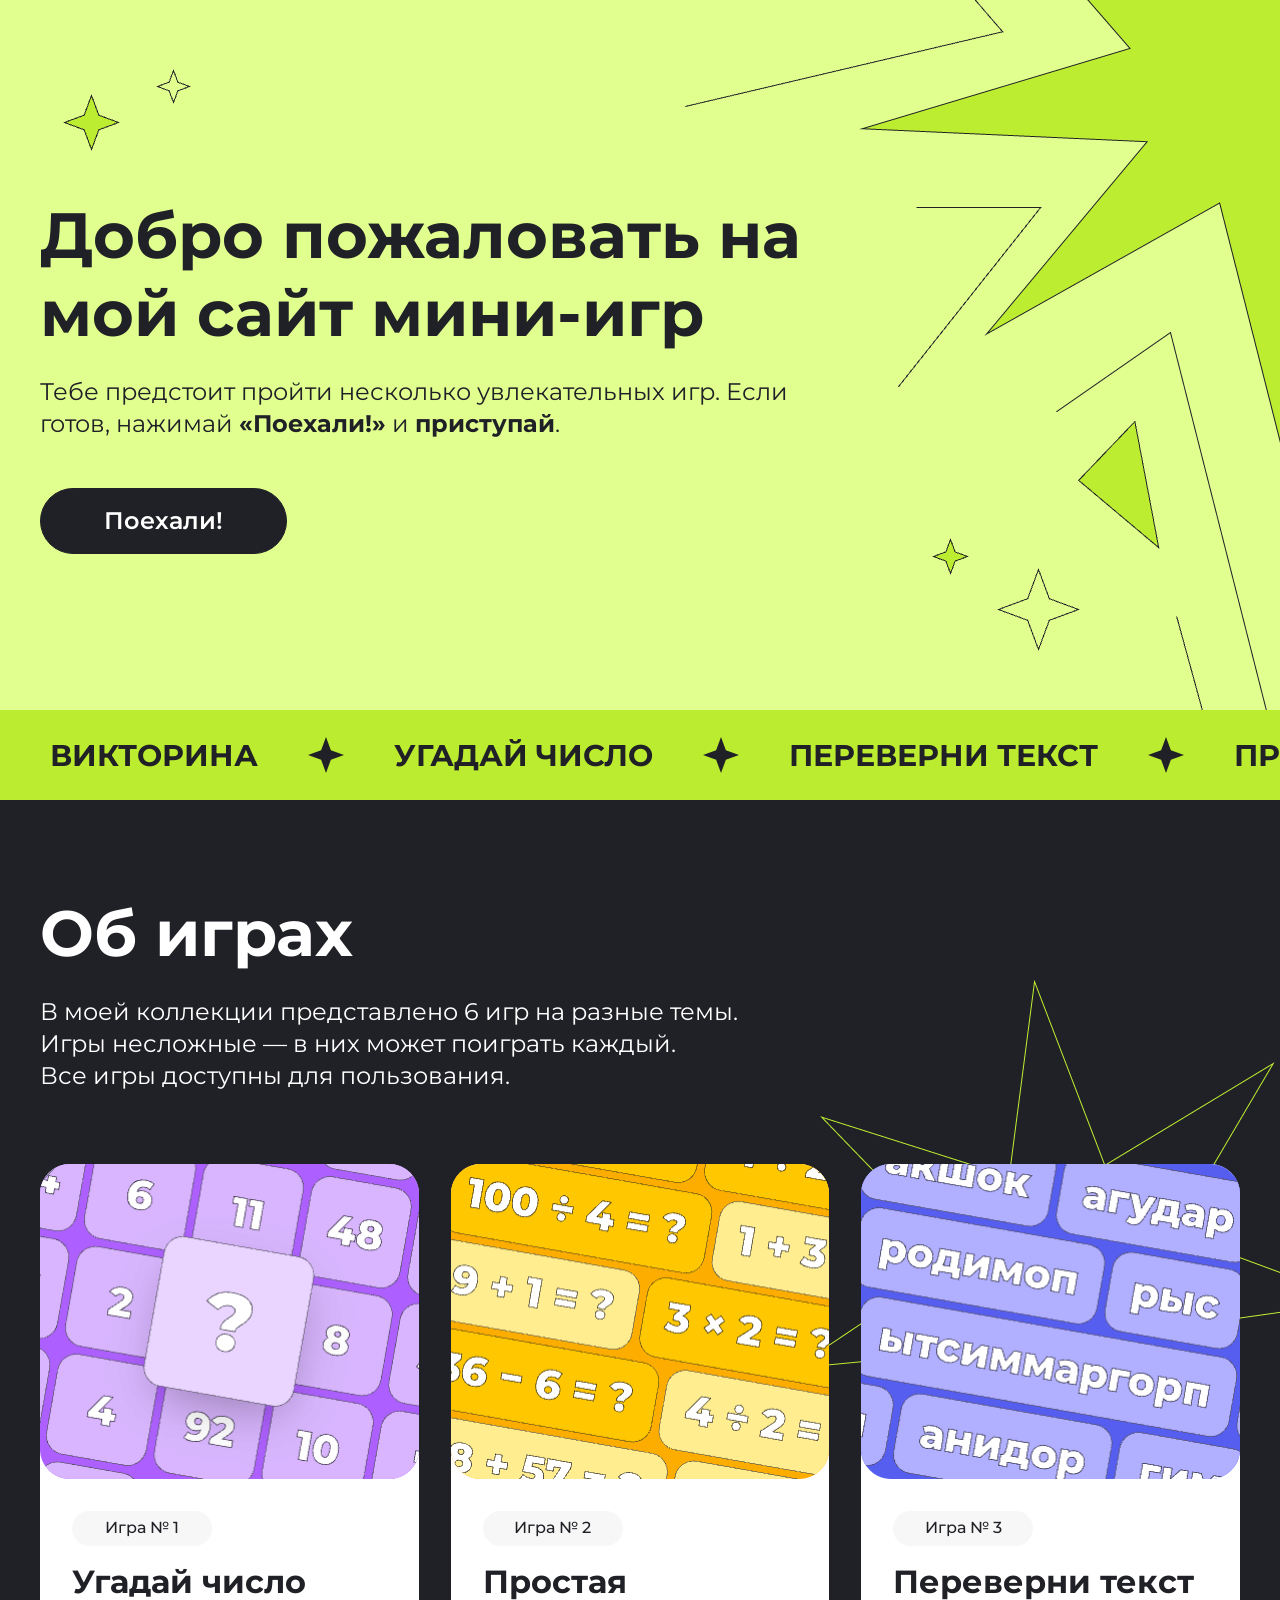
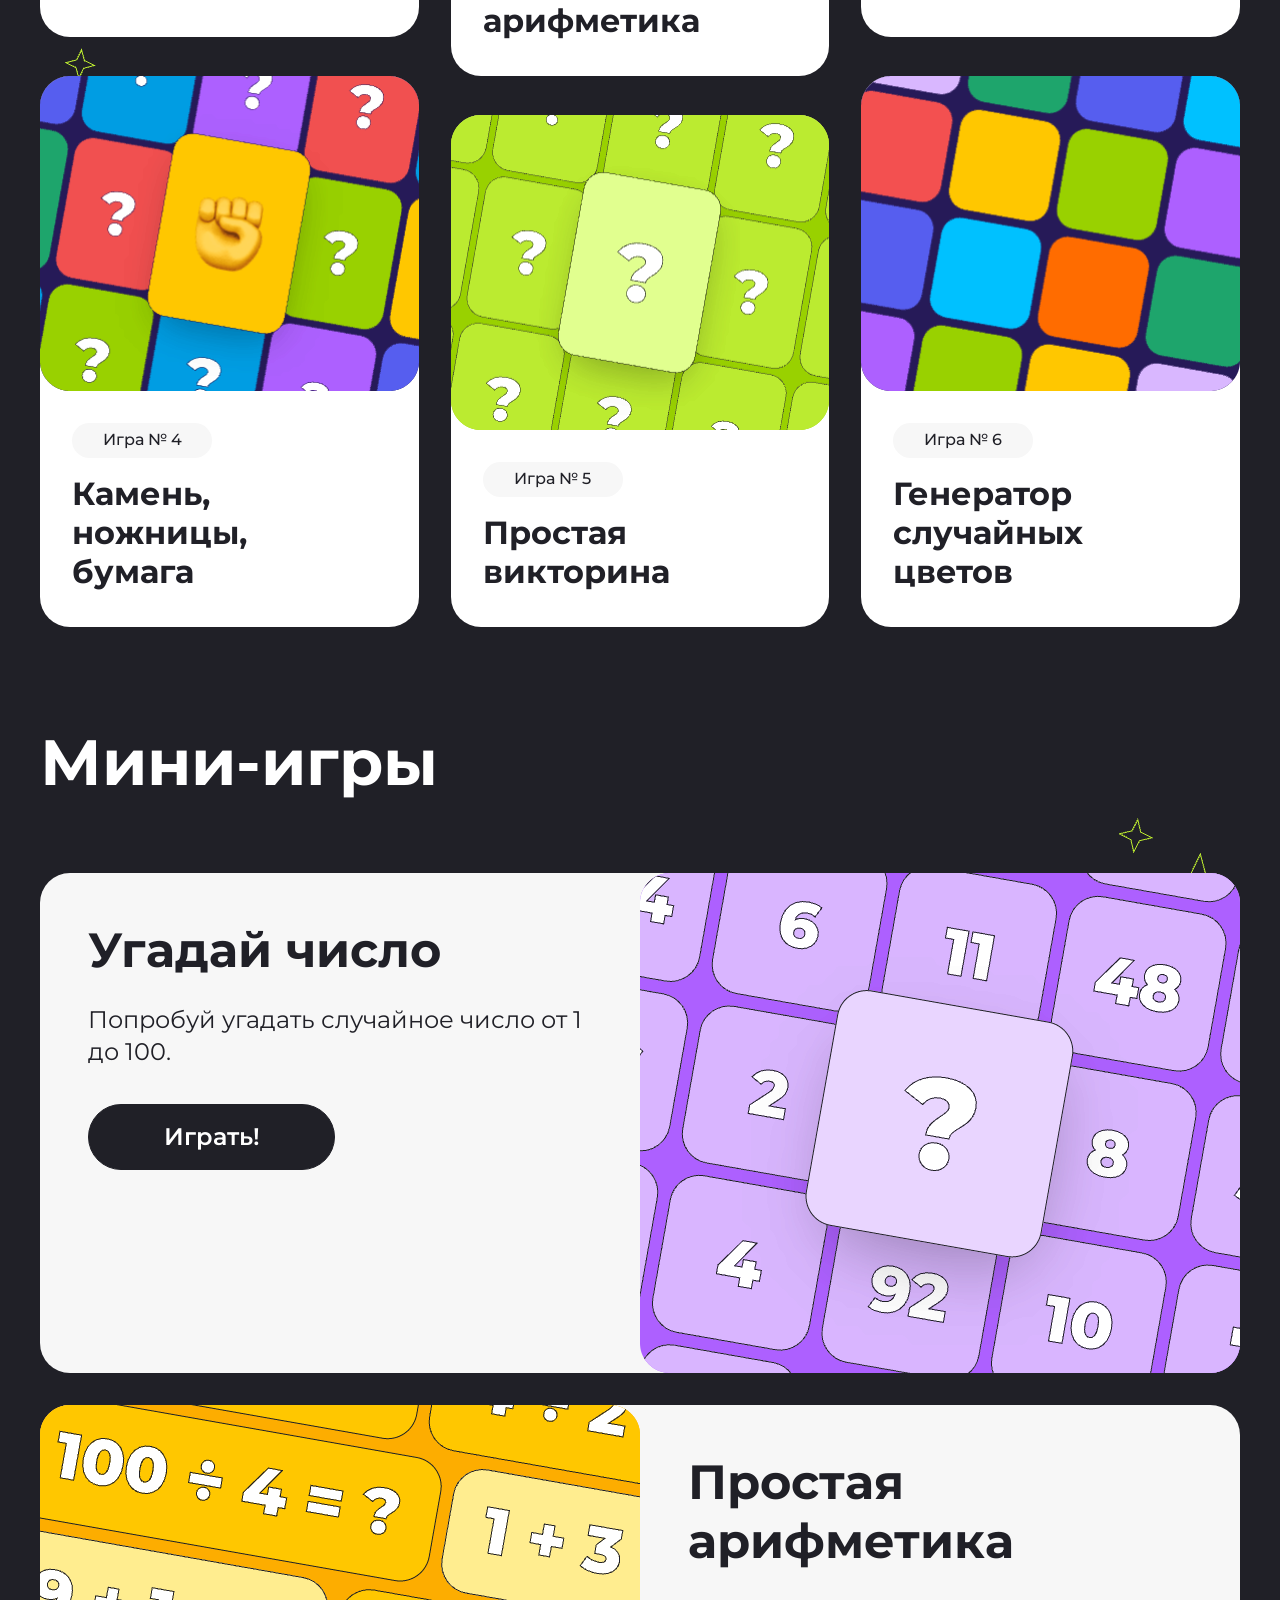
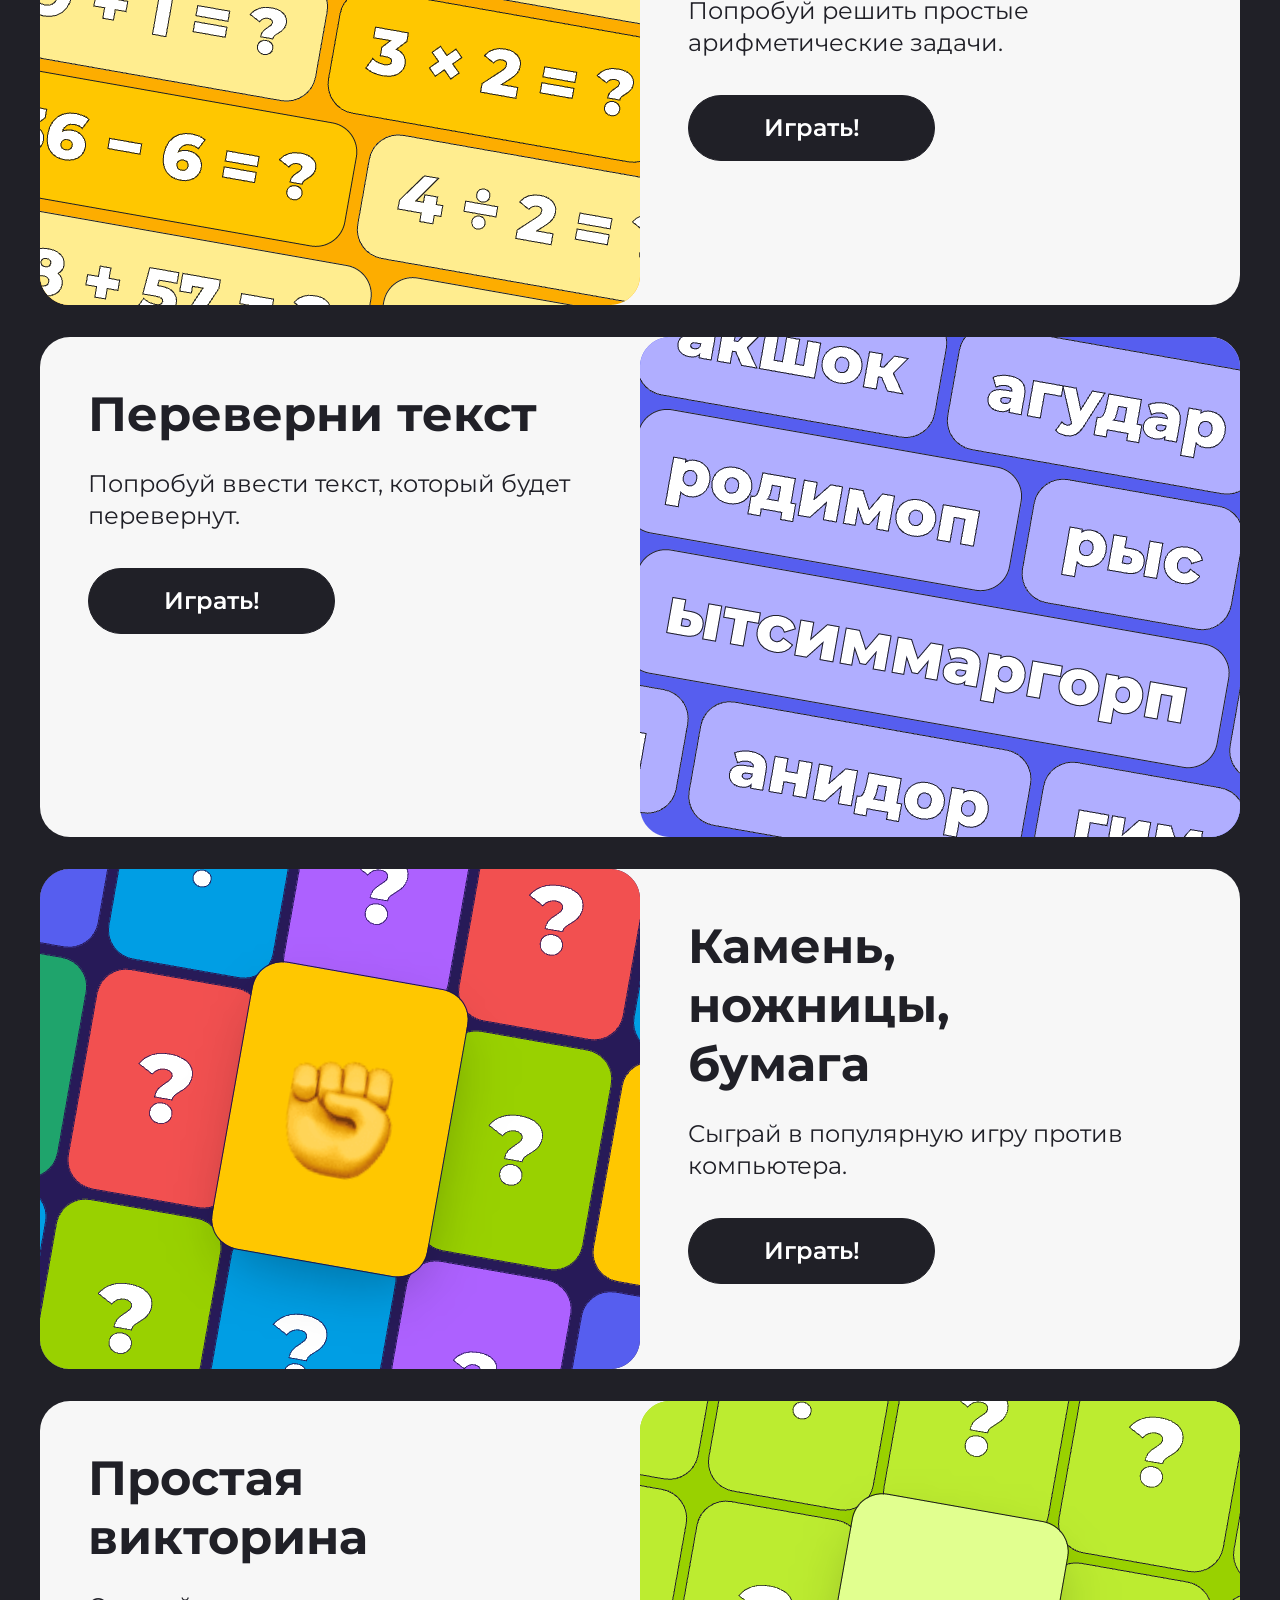
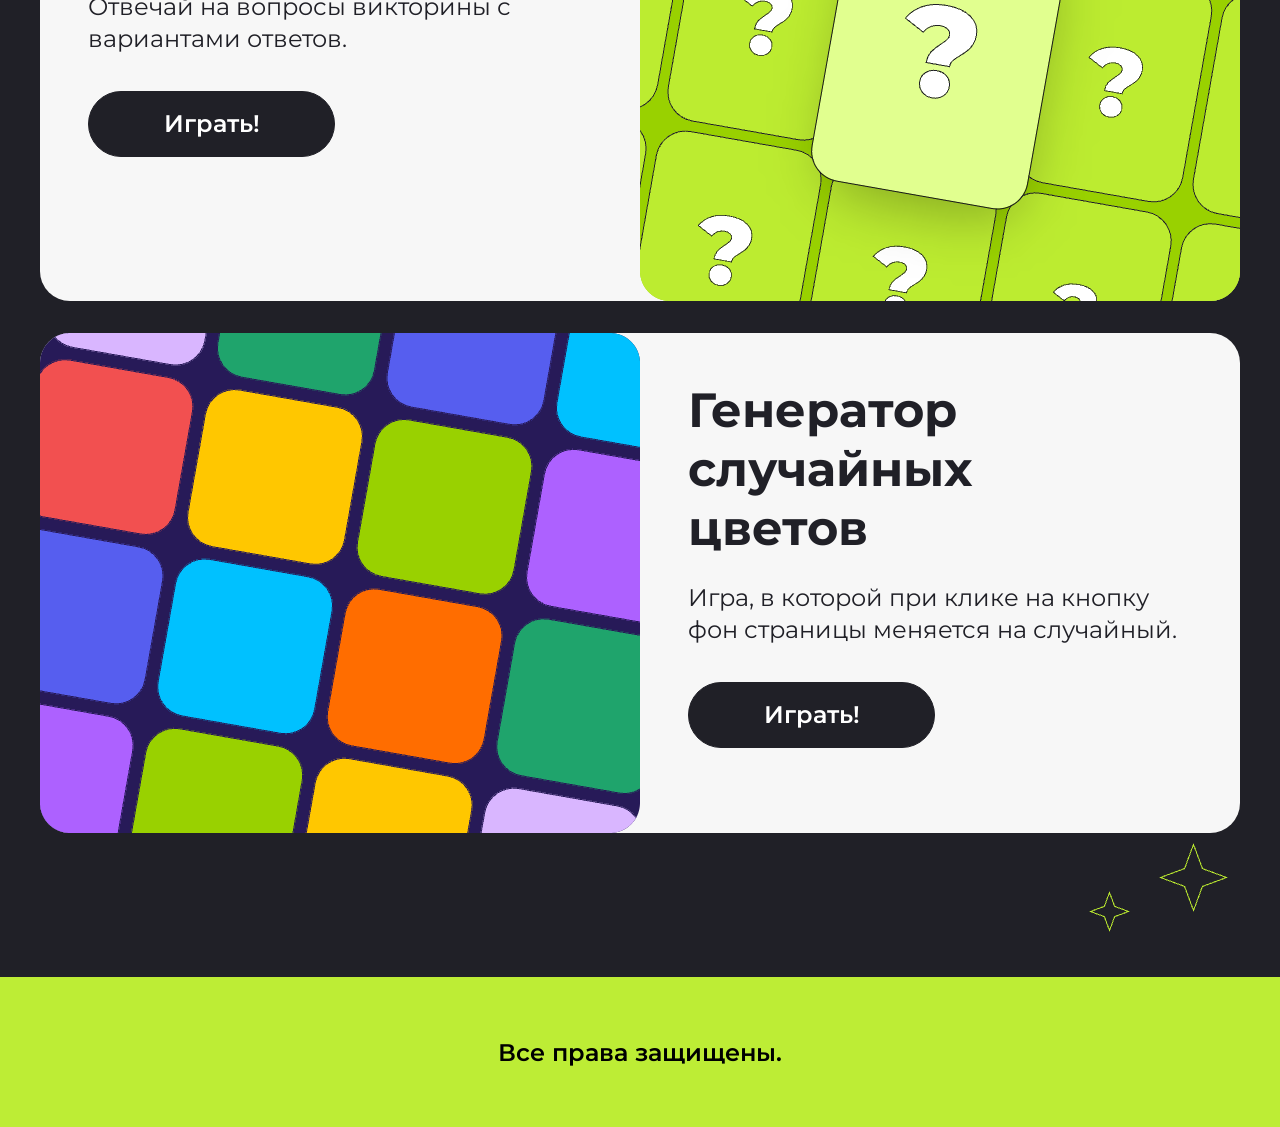
==== index.html @ 201797c6 "fix tablet adaptive" ====
<!DOCTYPE html>
<html lang="en">
<head>
    <meta charset="UTF-8">
    <meta name="viewport" content="width=device-width, initial-scale=1.0">
    <title>mini-games</title>
    <link rel="preconnect" href="https://fonts.googleapis.com">
    <link rel="preconnect" href="https://fonts.gstatic.com" crossorigin>
    <link href="https://fonts.googleapis.com/css2?family=Montserrat:ital,wght@0,100..900;1,100..900&display=swap" rel="stylesheet">
    <link rel="stylesheet" href="index_style.css">
</head>
<body>
    <header class="header center">
        <div class="header__content">
            <h1 class="header__title">Добро пожаловать на мой сайт мини-игр</h1>
            <p class="header__desc">Тебе предстоит пройти несколько увлекательных игр. Если готов, нажимай <strong>«Поехали!»</strong> и <strong>приступай</strong>.</p>
            <p><a href="#games_catalog_yakor" class="header__btn">Поехали!</a></p>
            <p><a href="#mini-games_yakor" class="header__btn header__btn_mobile">Поехали!</a></p>
        </div>
    </header>
    <div class="stripe">
        <p class="stripe__p">ВИКТОРИНА</p>
        <svg width="36.000000" height="36.000000" viewBox="0 0 36 36" fill="none" xmlns="http://www.w3.org/2000/svg" xmlns:xlink="http://www.w3.org/1999/xlink">
            <defs/>
            <path id="Star" d="M18 0L13.13 13.13L0 18L13.13 22.86L18 36L22.86 22.86L36 18L22.86 13.13L18 0Z" fill="#202027" fill-opacity="1.000000" fill-rule="evenodd"/>
        </svg>
        <p class="stripe__p">УГАДАЙ ЧИСЛО</p>
        <svg width="36.000000" height="36.000000" viewBox="0 0 36 36" fill="none" xmlns="http://www.w3.org/2000/svg" xmlns:xlink="http://www.w3.org/1999/xlink">
            <defs/>
            <path id="Star" d="M18 0L13.13 13.13L0 18L13.13 22.86L18 36L22.86 22.86L36 18L22.86 13.13L18 0Z" fill="#202027" fill-opacity="1.000000" fill-rule="evenodd"/>
        </svg>    
        <p class="stripe__p">ПЕРЕВЕРНИ ТЕКСТ</p>
        <svg width="36.000000" height="36.000000" viewBox="0 0 36 36" fill="none" xmlns="http://www.w3.org/2000/svg" xmlns:xlink="http://www.w3.org/1999/xlink">
            <defs/>
            <path id="Star" d="M18 0L13.13 13.13L0 18L13.13 22.86L18 36L22.86 22.86L36 18L22.86 13.13L18 0Z" fill="#202027" fill-opacity="1.000000" fill-rule="evenodd"/>
        </svg>    
        <p class="stripe__p">ПРОСТАЯ АРИФМЕТИКА</p>
        <svg width="36.000000" height="36.000000" viewBox="0 0 36 36" fill="none" xmlns="http://www.w3.org/2000/svg" xmlns:xlink="http://www.w3.org/1999/xlink">
            <defs/>
            <path id="Star" d="M18 0L13.13 13.13L0 18L13.13 22.86L18 36L22.86 22.86L36 18L22.86 13.13L18 0Z" fill="#202027" fill-opacity="1.000000" fill-rule="evenodd"/>
        </svg>    
        <p class="stripe__p">КАМЕНЬ, НОЖНИЦЫ, БУМАГА</p>
        <svg width="36.000000" height="36.000000" viewBox="0 0 36 36" fill="none" xmlns="http://www.w3.org/2000/svg" xmlns:xlink="http://www.w3.org/1999/xlink">
            <defs/>
            <path id="Star" d="M18 0L13.13 13.13L0 18L13.13 22.86L18 36L22.86 22.86L36 18L22.86 13.13L18 0Z" fill="#202027" fill-opacity="1.000000" fill-rule="evenodd"/>
        </svg>    
        <p class="stripe__p">ГЕНЕРАТОР СЛУЧАЙНЫХ ЧИСЕЛ</p>
        <svg width="36.000000" height="36.000000" viewBox="0 0 36 36" fill="none" xmlns="http://www.w3.org/2000/svg" xmlns:xlink="http://www.w3.org/1999/xlink">
            <defs/>
            <path id="Star" d="M18 0L13.13 13.13L0 18L13.13 22.86L18 36L22.86 22.86L36 18L22.86 13.13L18 0Z" fill="#202027" fill-opacity="1.000000" fill-rule="evenodd"/>
        </svg>                
    </div>
    <div class="catalog center">
        <h1 class="catalog__title">Об играх <a name="games_catalog_yakor"></a></h1>
        <div class="catalog__desc">
            <p>В моей коллекции представлено 6 игр на разные темы.</p>
            <p>Игры несложные — в них может поиграть каждый.</p>
            <p>Все игры доступны для пользования.</p>
        </div>
        <section class="catalog__games">
            <article class="catalog__game catalog__game_bottom-line" onclick="location.href='#'">           
                <img class="catalog__game-img" src="img/guess_number.png" alt="guess_number">
                <div class="catalog__game-desc">
                    <p class="catalog__game-number">Игра № 1</p>
                    <p class="catalog__game-title">Угадай число</p>
                </div>
            </article>
            <article class="catalog__game"  onclick="location.href='#'">
                <img class="catalog__game-img" src="img/arifmetics.png" alt="arifmetics">
                <div class="catalog__game-desc">
                    <p class="catalog__game-number">Игра № 2</p>
                    <p class="catalog__game-title">Простая арифметика</p>
                </div>
            </article>
            <article class="catalog__game catalog__game_bottom-line"  onclick="location.href='#'">
                <img class="catalog__game-img" src="img/turn_text.png" alt="turn_text">
                <div class="catalog__game-desc">
                    <p class="catalog__game-number">Игра № 3</p>
                    <p class="catalog__game-title">Переверни текст</p>
                </div>
            </article>
            <article class="catalog__game"  onclick="location.href='#'">
                <img class="catalog__game-img" src="img/rock_paper_scissor.png" alt="rock_paper_scissor">
                <div class="catalog__game-desc">
                    <p class="catalog__game-number">Игра № 4</p>
                    <p class="catalog__game-title">Камень, ножницы,</p>
                    <p class="catalog__game-title">бумага</p>
                </div>
            </article>
            <article class="catalog__game catalog__game_top-line"  onclick="location.href='#'">
                <img class="catalog__game-img" src="img/quiz.png" alt="quiz">
                <div class="catalog__game-desc">
                    <p class="catalog__game-number">Игра № 5</p>
                    <p class="catalog__game-title">Простая викторина</p>
                </div>
            </article>
            <article class="catalog__game"  onclick="location.href='#'">
                <img class="catalog__game-img" src="img/random_color.png" alt="random_num">
                <div class="catalog__game-desc">
                    <p class="catalog__game-number">Игра № 6</p>
                    <p class="catalog__game-title">Генератор случайных цветов</p>
                </div>
            </article>
        </section>
    </div>
    <div class="games center">
        <h1 class="games__title">Мини-игры <a name="mini-games_yakor"></a></h1>
        <section class="games__box">
            <article class="games__game">
                <div class="games__game-content">
                    <p class="games__game-title">Угадай число</p>
                    <p class="games__game-desc">Попробуй угадать случайное число от 1 до 100.</p>
                    <p><a class="games__game-btn" onclick="guess_number()">Играть!</a></p>
                </div>
                <img class="games__game-img" src="img/guess_number2.png" alt="guess_number">
            </article>
            <article class="games__game games__game_flip">
                <div class="games__game-content">
                    <p class="games__game-title">Простая арифметика</p>
                    <p class="games__game-desc">Попробуй решить простые арифметические задачи.</p>
                    <p><a href="" class="games__game-btn">Играть!</a></p>
                </div>
                <img class="games__game-img" src="img/arifmetics2.png" alt="guess_number">
            </article>
            <article class="games__game">
                <div class="games__game-content">
                    <p class="games__game-title">Переверни текст</p>
                    <p class="games__game-desc">Попробуй ввести текст, который будет перевернут.</p>
                    <p><a href="" class="games__game-btn">Играть!</a></p>
                </div>
                <img class="games__game-img" src="img/turn_text2.png" alt="guess_number">
            </article>
            <article class="games__game games__game_flip">
                <div class="games__game-content">
                    <p class="games__game-title">Камень,</br> ножницы,</br> бумага</p>
                    <p class="games__game-desc">Сыграй в популярную игру против компьютера.</p>
                    <p><a href="" class="games__game-btn">Играть!</a></p>
                </div>
                <img class="games__game-img" src="img/rock_paper_scissor2.png" alt="guess_number">
            </article>
            <article class="games__game">
                <div class="games__game-content">
                    <p class="games__game-title">Простая викторина</p>
                    <p class="games__game-desc">Отвечай на вопросы викторины с вариантами ответов.</p>
                    <p><a href="" class="games__game-btn">Играть!</a></p>
                </div>
                <img class="games__game-img" src="img/quiz2.png" alt="guess_number">
            </article>
            <article class="games__game games__game_flip">
                <div class="games__game-content">
                    <p class="games__game-title">Генератор случайных </br>цветов</p>
                    <p class="games__game-desc">Игра, в которой при клике на кнопку фон страницы меняется на случайный.</p>
                    <p><a href="" class="games__game-btn">Играть!</a></p>
                </div>
                <img class="games__game-img" src="img/random_color2.png" alt="guess_number">
            </article>
        </section>
    </div>
    <footer class="footer">Все права защищены.</footer>
    <script>
        function guess_number() {
            let answer = Math.floor(Math.random() * (100 - 1 + 1)) + 1
            let user_num = prompt("Напишите любое число")
            while (true) {
                if (user_num < answer) {
                    user_num = prompt("Ваше число меньше ответа")
                } else if (user_num > answer) {
                    user_num = prompt("Ваше число больше ответа")
                } else if (user_num == answer) {
                    alert("Поздравляю вы выйграли!")
                    break
                }
            }
        }
    </script>
</body>
</html>
---- index_style.css ----
* {
  scroll-behavior: smooth;
  margin: 0;
  padding: 0;
}

body {
  font-family: "Montserrat", sans-serif;
}

.header {
  padding-top: 196px;
  background-color: #E1FF8F;
  background-image: url(img/header_star_xl.png), url(img/header_stars_1.png), url(img/header_stars_2.png);
  background-repeat: no-repeat, no-repeat, no-repeat;
  background-position: top -380px right -480px, top 69px left 63px, bottom 59px right 200px;
  display: grid;
  grid-template-columns: repeat(12, 1fr);
  gap: 32px;
}
.header__content {
  grid-column: span 8;
  padding-bottom: 156px;
}
.header__title {
  color: rgb(32, 32, 39);
  font-family: Montserrat;
  font-size: 64px;
  font-weight: 700;
  line-height: 78px;
  text-align: left;
  padding-bottom: 24px;
}
.header__desc {
  padding-bottom: 48px;
  color: rgb(32, 32, 39);
  font-family: Montserrat;
  font-size: 24px;
  font-weight: 400;
  line-height: 32px;
  text-align: left;
}
.header__btn {
  text-decoration: none;
  width: 247px;
  height: 66px;
  color: rgb(255, 255, 255);
  font-family: Montserrat;
  font-size: 24px;
  font-weight: 600;
  line-height: 141.69%;
  letter-spacing: 0%;
  text-align: center;
  display: flex;
  flex-direction: row;
  justify-content: center;
  align-items: center;
  padding: 16px 28px 16px 28px;
  box-sizing: border-box;
  border: 1px solid rgb(32, 32, 39);
  border-radius: 60px;
  background: rgb(32, 32, 39);
  transition: 0.3s;
}
.header__btn_mobile {
  display: none;
}
.header__btn:hover {
  cursor: pointer;
  background: rgb(255, 255, 255);
  color: rgb(32, 32, 39);
}

.stripe {
  padding-left: 50px;
  padding-right: 50px;
  height: 90px;
  background: rgb(188, 236, 48);
  display: flex;
  flex-direction: row;
  align-items: center;
  gap: 50px;
  overflow-x: hidden;
}
.stripe__p {
  color: rgb(32, 32, 39);
  font-family: Montserrat;
  font-size: 30px;
  font-weight: 700;
  line-height: 110%;
  letter-spacing: 4%;
  text-align: left;
  white-space: nowrap;
}
.stripe svg {
  min-width: 36px;
}

.catalog {
  background: rgb(32, 32, 39);
  background-image: url(img/catalog_star_xl.png), url(img/catalog_stars.png);
  background-repeat: no-repeat, no-repeat;
  background-position: top 180px right -80px, top 60% left 63px;
  padding-top: 94px;
  padding-bottom: 96px;
}
.catalog__title {
  color: rgb(255, 255, 255);
  font-family: Montserrat;
  font-size: 64px;
  font-weight: 700;
  line-height: 78px;
  letter-spacing: 0px;
  text-align: left;
  padding-bottom: 24px;
}
.catalog__desc {
  padding-bottom: 72px;
  color: rgb(255, 255, 255);
  font-family: Montserrat;
  font-size: 24px;
  font-weight: 400;
  line-height: 32px;
  letter-spacing: 0px;
  text-align: left;
}
.catalog__games {
  display: grid;
  grid-template-columns: repeat(12, 1fr);
  justify-items: center;
  align-items: end;
  gap: 0px 32px;
}
.catalog__game {
  width: 100%;
  display: flex;
  grid-column: span 4;
  flex-direction: column;
  border-radius: 30px;
  background: rgb(255, 255, 255);
  transition: transform 0.3s, background 0.3s;
}
.catalog__game-desc {
  padding: 32px;
  padding-bottom: 36px;
}
.catalog__game-number {
  display: flex;
  justify-content: center;
  padding: 8px 16px 10px 16px;
  width: 108px;
  margin-bottom: 16px;
  align-items: center;
  border-radius: 52.58px;
  background: rgb(247, 247, 247);
  color: rgb(32, 32, 39);
  font-family: Montserrat;
  font-size: 16px;
  font-weight: 500;
  line-height: 110%;
  letter-spacing: 0px;
  text-align: left;
}
.catalog__game-title {
  color: rgb(32, 32, 39);
  font-family: Montserrat;
  font-size: 32px;
  font-weight: 700;
  line-height: 39px;
  letter-spacing: 0px;
  text-align: left;
}
.catalog__game:hover {
  cursor: pointer;
  transform: scale(1.1);
}
.catalog__game_top-line {
  margin-top: 32px;
}
.catalog__game_bottom-line {
  margin-bottom: 39px;
}

.games {
  background: rgb(32, 32, 39);
  background-image: url(img/games_stars_1.png), url(img/games_stars_2.png);
  background-repeat: no-repeat, no-repeat;
  background-position: top 93px right 45px, bottom 45px right 52px;
  padding-bottom: 144px;
}
.games__title {
  color: rgb(255, 255, 255);
  font-family: Montserrat;
  font-size: 64px;
  font-weight: 700;
  line-height: 78px;
  letter-spacing: 0px;
  text-align: left;
  padding-bottom: 72px;
}
.games__box {
  display: flex;
  flex-direction: column;
  gap: 32px;
}
.games__game {
  width: 100%;
  height: 100%;
  border-radius: 30px;
  background-color: rgb(247, 247, 247);
  display: flex;
  justify-content: space-between;
}
.games__game-content {
  padding: 48px;
  display: flex;
  flex-direction: column;
  align-items: flex-start;
}
.games__game-title {
  color: rgb(32, 32, 39);
  font-family: Montserrat;
  font-size: 48px;
  font-weight: 700;
  line-height: 59px;
  letter-spacing: 0px;
  text-align: left;
  padding-bottom: 24px;
}
.games__game-desc {
  color: rgb(32, 32, 39);
  font-family: Montserrat;
  font-size: 24px;
  font-weight: 400;
  line-height: 32px;
  letter-spacing: 0px;
  text-align: left;
  padding-bottom: 36px;
}
.games__game-btn {
  width: 247px;
  height: 66px;
  border-radius: 60px;
  background: rgb(32, 32, 39);
  border: 1px solid rgb(32, 32, 39);
  display: flex;
  flex-direction: row;
  justify-content: center;
  align-items: center;
  gap: 10;
  padding: 16px 28px 16px 28px;
  color: rgb(255, 255, 255);
  font-family: Montserrat;
  font-size: 24px;
  font-weight: 600;
  line-height: 141.69%;
  letter-spacing: 0%;
  text-align: center;
  text-decoration: none;
  box-sizing: border-box;
  transition: transform 0.3s, background 0.3s;
}
.games__game-btn:hover {
  cursor: pointer;
  background: rgb(255, 255, 255);
  color: rgb(32, 32, 39);
}
.games__game_flip {
  flex-direction: row-reverse;
}

.footer {
  height: 150px;
  width: 100%;
  background: rgb(189, 237, 53);
  color: rgb(0, 0, 0);
  font-family: Montserrat;
  font-size: 24px;
  font-weight: 600;
  line-height: 29px;
  letter-spacing: 0px;
  text-align: center;
  align-content: center;
}

.center {
  padding-left: calc(50% - 600px);
  padding-right: calc(50% - 600px);
}

@media (max-width: 768px) {
  .games__game-img {
    width: 45%;
  }
}
@media (max-width: 425px) {
  .header {
    padding-top: 147px;
    grid-template-columns: repeat(4, 1fr);
    gap: 16px;
    background-image: url(img/mobile_star.png), url(img/header_stars_1.png), url(img/header_stars_2.png);
    background-position: top -100px right -100px, top 64px left 37px, bottom 28px right 34px;
    background-size: auto, 80px, 80px;
  }
  .header__content {
    display: flex;
    flex-direction: column;
    align-items: center;
    padding-bottom: 131px;
  }
  .header__title {
    font-size: 40px;
    line-height: 49px;
    text-align: center;
  }
  .header__desc {
    padding-bottom: 36px;
    font-size: 16px;
    line-height: 20px;
    text-align: center;
  }
  .header__btn {
    width: 285px;
    height: 55px;
    font-size: 16px;
    display: none;
  }
  .header__btn_mobile {
    display: flex;
  }
  .stripe {
    height: 51px;
    padding-left: 27px;
    padding-right: 27px;
    gap: 27px;
  }
  .stripe__p {
    font-size: 16px;
  }
  .stripe svg {
    min-width: 19px;
    min-height: 19px;
  }
  .catalog {
    display: none;
  }
  .games {
    padding-top: 48px;
    background-image: none;
    padding-bottom: 10px;
  }
  .games__title {
    padding-bottom: 48px;
    font-size: 40px;
    line-height: 49px;
  }
  .games__box {
    gap: 24px;
  }
  .games__game {
    height: 100%;
    flex-direction: column-reverse;
  }
  .games__game-content {
    padding: 29px 29px 32px 29px;
  }
  .games__game-title {
    font-size: 32px;
    line-height: 39px;
  }
  .games__game-desc {
    font-size: 16px;
    line-height: 20px;
  }
  .games__game-btn {
    height: 55px;
    width: 285px;
    font-size: 16px;
  }
  .games__game-img {
    width: 100%;
  }
  .footer {
    height: 100px;
    font-size: 16px;
    line-height: 20px;
  }
  .center {
    padding-left: 16px;
    padding-right: 16px;
  }
}/*# sourceMappingURL=index_style.css.map */
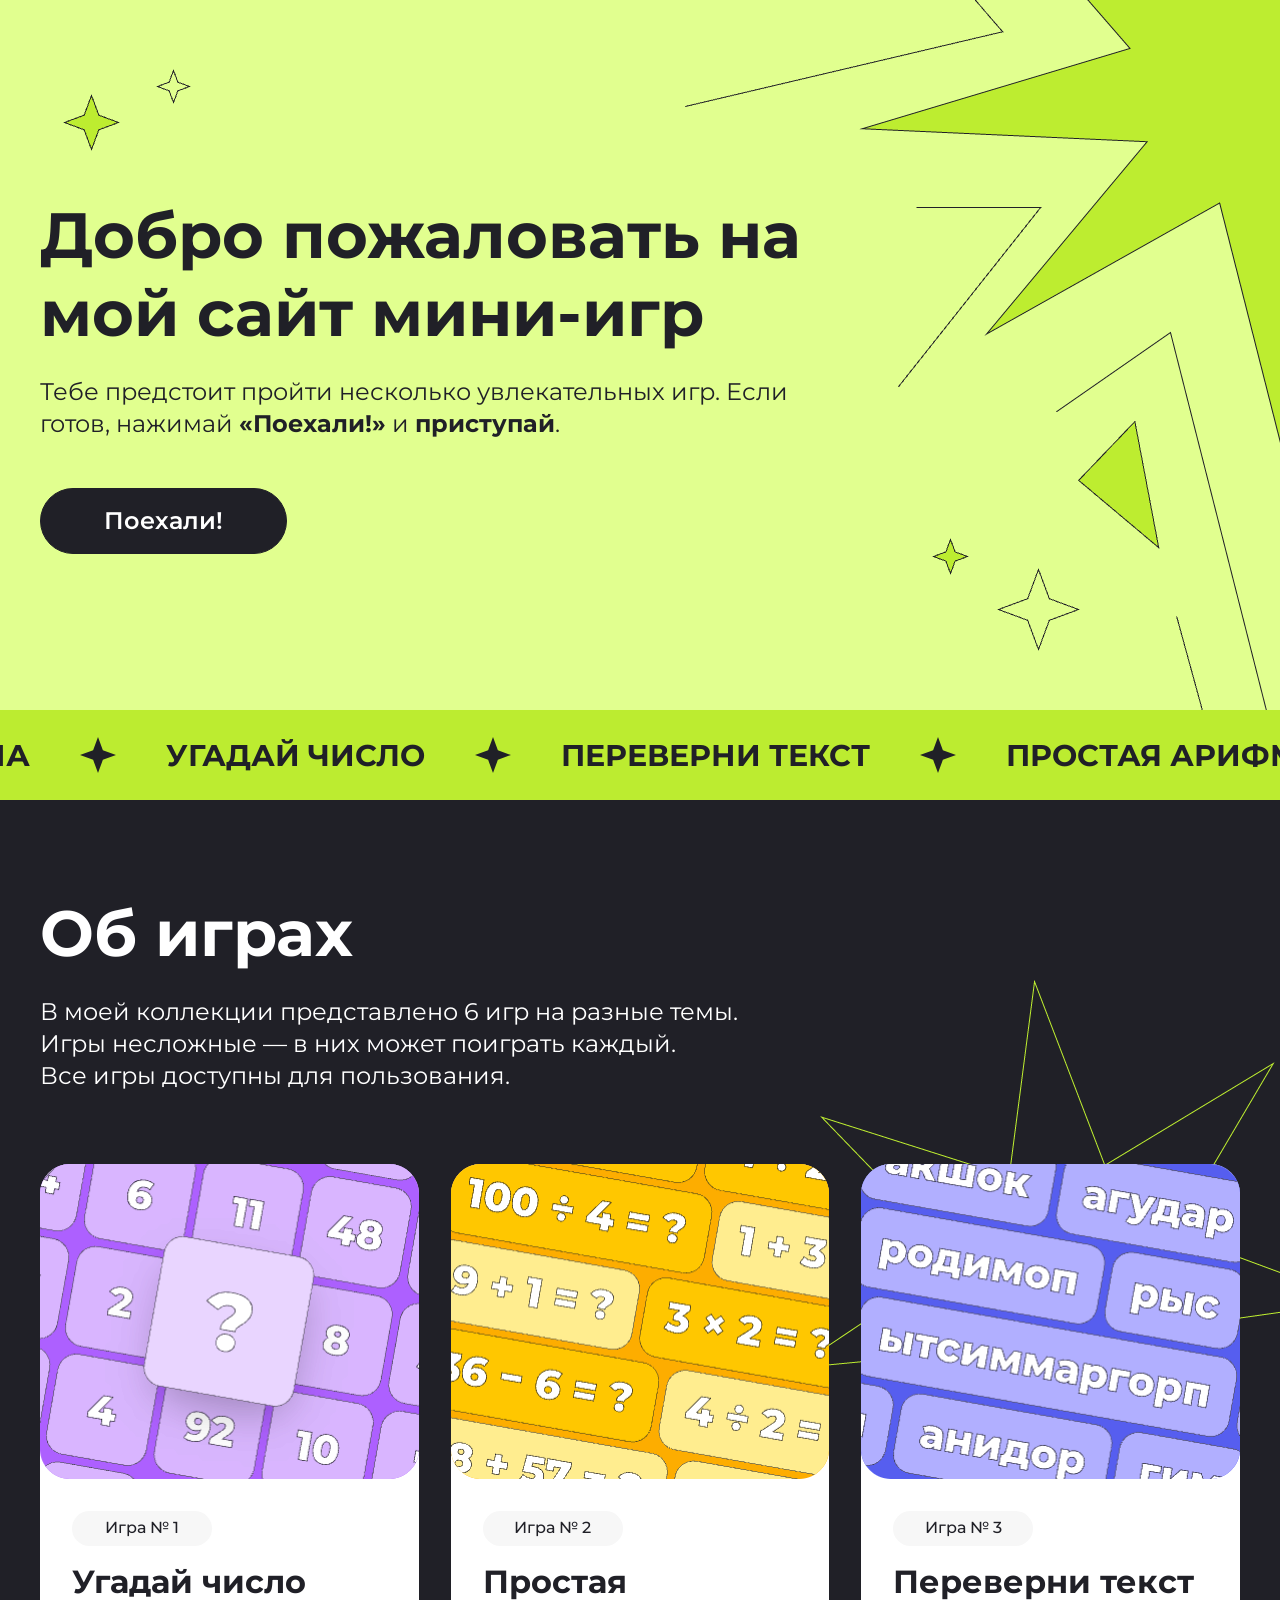
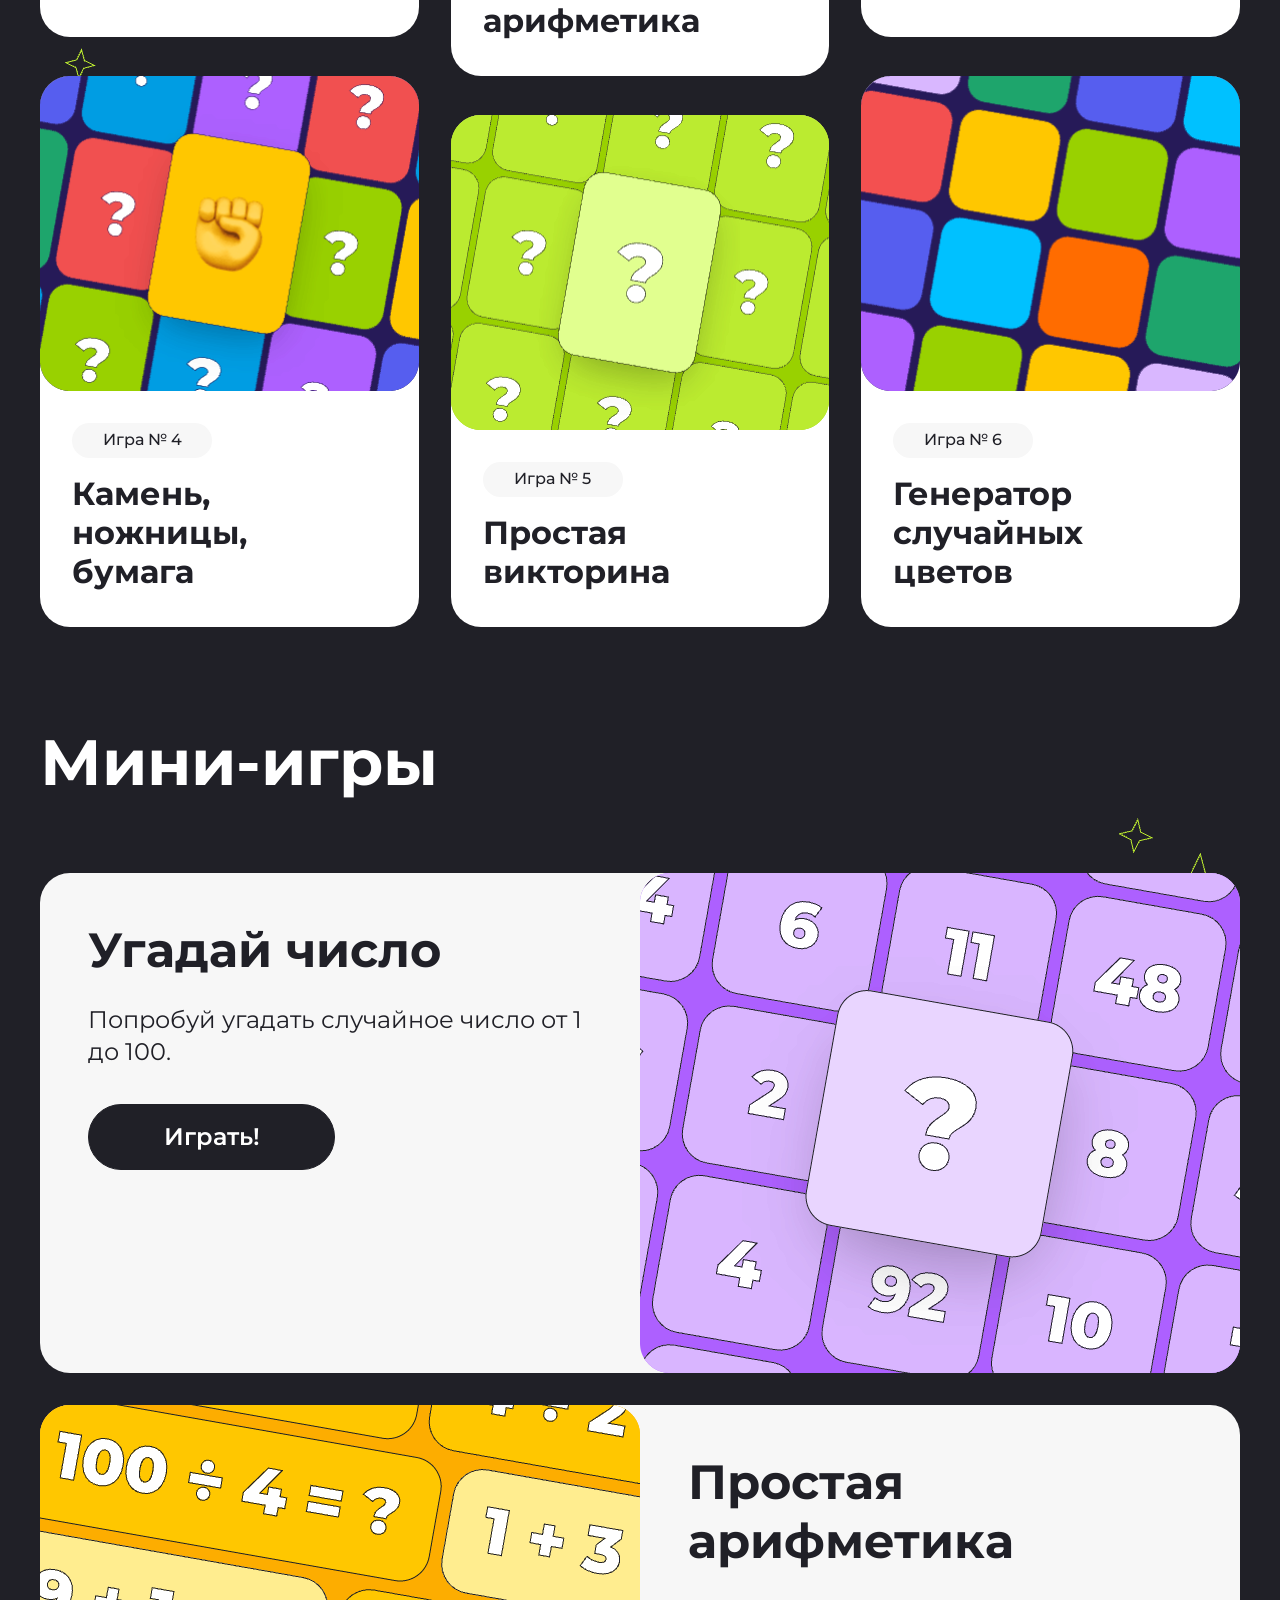
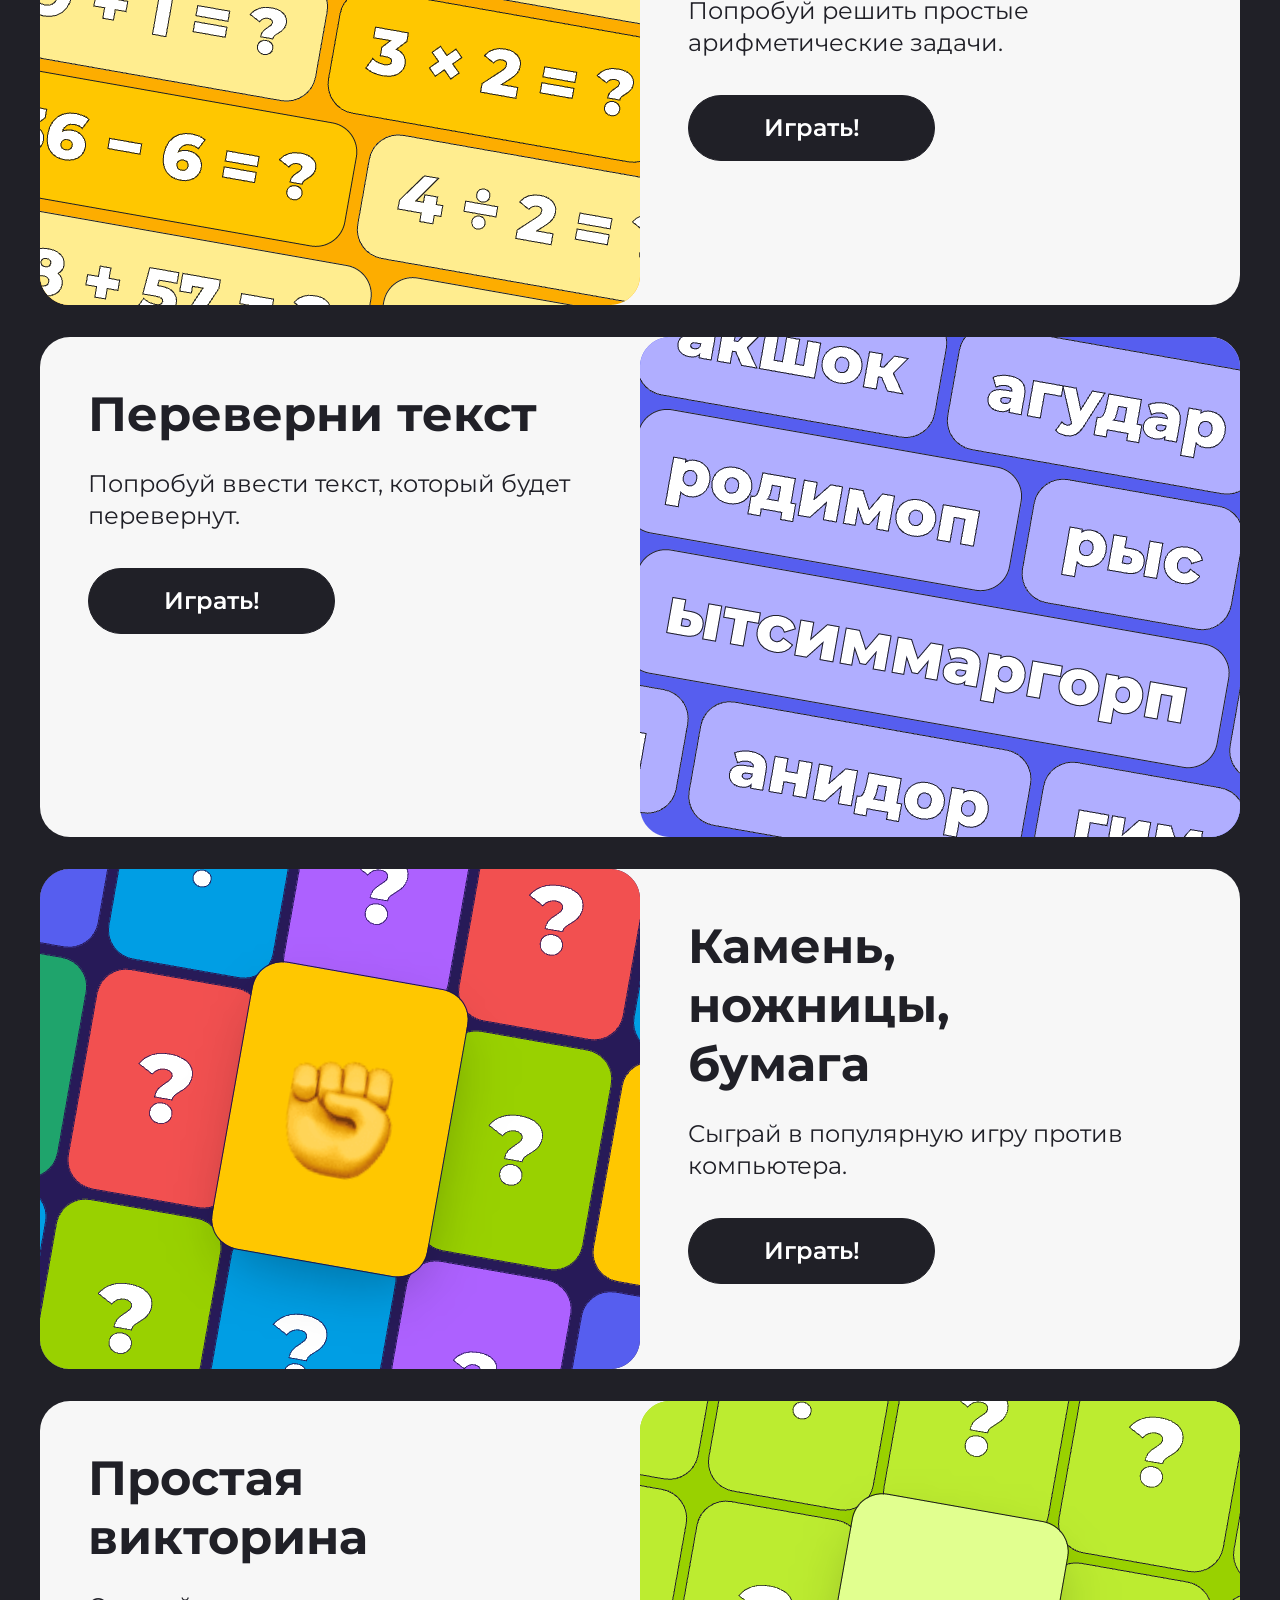
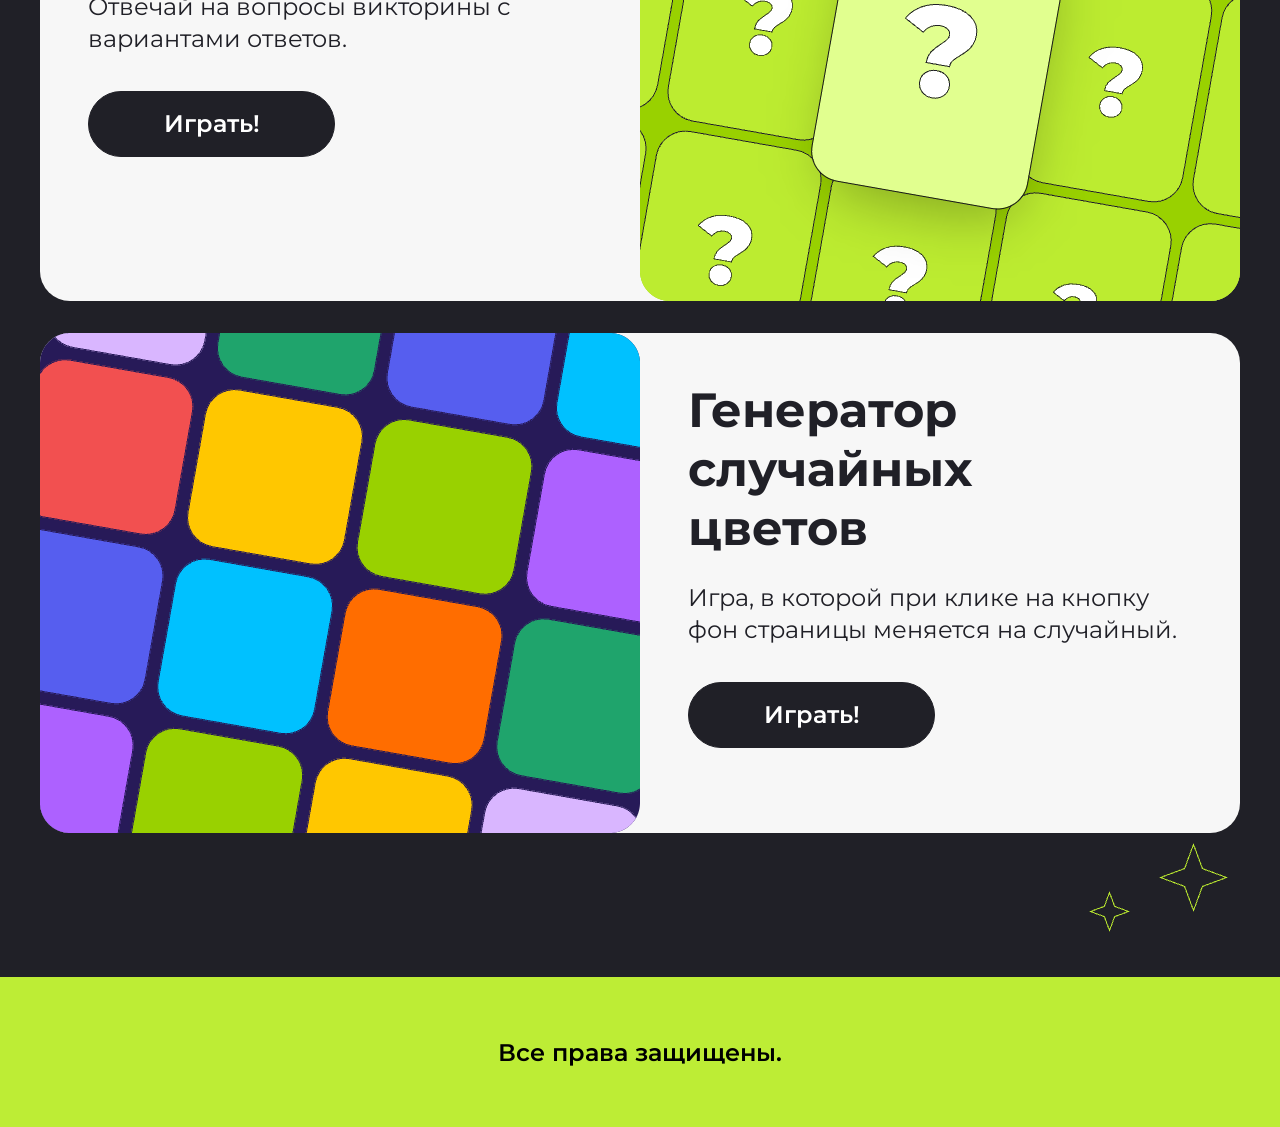
==== commit 74c8bd76: "course work done" ====
--- a/index.html
+++ b/index.html
@@ -19,36 +19,38 @@
         </div>
     </header>
     <div class="stripe">
-        <p class="stripe__p">ВИКТОРИНА</p>
-        <svg width="36.000000" height="36.000000" viewBox="0 0 36 36" fill="none" xmlns="http://www.w3.org/2000/svg" xmlns:xlink="http://www.w3.org/1999/xlink">
-            <defs/>
-            <path id="Star" d="M18 0L13.13 13.13L0 18L13.13 22.86L18 36L22.86 22.86L36 18L22.86 13.13L18 0Z" fill="#202027" fill-opacity="1.000000" fill-rule="evenodd"/>
-        </svg>
-        <p class="stripe__p">УГАДАЙ ЧИСЛО</p>
-        <svg width="36.000000" height="36.000000" viewBox="0 0 36 36" fill="none" xmlns="http://www.w3.org/2000/svg" xmlns:xlink="http://www.w3.org/1999/xlink">
-            <defs/>
-            <path id="Star" d="M18 0L13.13 13.13L0 18L13.13 22.86L18 36L22.86 22.86L36 18L22.86 13.13L18 0Z" fill="#202027" fill-opacity="1.000000" fill-rule="evenodd"/>
-        </svg>    
-        <p class="stripe__p">ПЕРЕВЕРНИ ТЕКСТ</p>
-        <svg width="36.000000" height="36.000000" viewBox="0 0 36 36" fill="none" xmlns="http://www.w3.org/2000/svg" xmlns:xlink="http://www.w3.org/1999/xlink">
-            <defs/>
-            <path id="Star" d="M18 0L13.13 13.13L0 18L13.13 22.86L18 36L22.86 22.86L36 18L22.86 13.13L18 0Z" fill="#202027" fill-opacity="1.000000" fill-rule="evenodd"/>
-        </svg>    
-        <p class="stripe__p">ПРОСТАЯ АРИФМЕТИКА</p>
-        <svg width="36.000000" height="36.000000" viewBox="0 0 36 36" fill="none" xmlns="http://www.w3.org/2000/svg" xmlns:xlink="http://www.w3.org/1999/xlink">
-            <defs/>
-            <path id="Star" d="M18 0L13.13 13.13L0 18L13.13 22.86L18 36L22.86 22.86L36 18L22.86 13.13L18 0Z" fill="#202027" fill-opacity="1.000000" fill-rule="evenodd"/>
-        </svg>    
-        <p class="stripe__p">КАМЕНЬ, НОЖНИЦЫ, БУМАГА</p>
-        <svg width="36.000000" height="36.000000" viewBox="0 0 36 36" fill="none" xmlns="http://www.w3.org/2000/svg" xmlns:xlink="http://www.w3.org/1999/xlink">
-            <defs/>
-            <path id="Star" d="M18 0L13.13 13.13L0 18L13.13 22.86L18 36L22.86 22.86L36 18L22.86 13.13L18 0Z" fill="#202027" fill-opacity="1.000000" fill-rule="evenodd"/>
-        </svg>    
-        <p class="stripe__p">ГЕНЕРАТОР СЛУЧАЙНЫХ ЧИСЕЛ</p>
-        <svg width="36.000000" height="36.000000" viewBox="0 0 36 36" fill="none" xmlns="http://www.w3.org/2000/svg" xmlns:xlink="http://www.w3.org/1999/xlink">
-            <defs/>
-            <path id="Star" d="M18 0L13.13 13.13L0 18L13.13 22.86L18 36L22.86 22.86L36 18L22.86 13.13L18 0Z" fill="#202027" fill-opacity="1.000000" fill-rule="evenodd"/>
-        </svg>                
+        <div class="stripe-track">
+            <p class="stripe__p">ВИКТОРИНА</p>
+            <svg width="36.000000" height="36.000000" viewBox="0 0 36 36" fill="none" xmlns="http://www.w3.org/2000/svg" xmlns:xlink="http://www.w3.org/1999/xlink">
+                <defs/>
+                <path id="Star" d="M18 0L13.13 13.13L0 18L13.13 22.86L18 36L22.86 22.86L36 18L22.86 13.13L18 0Z" fill="#202027" fill-opacity="1.000000" fill-rule="evenodd"/>
+            </svg>
+            <p class="stripe__p">УГАДАЙ ЧИСЛО</p>
+            <svg width="36.000000" height="36.000000" viewBox="0 0 36 36" fill="none" xmlns="http://www.w3.org/2000/svg" xmlns:xlink="http://www.w3.org/1999/xlink">
+                <defs/>
+                <path id="Star" d="M18 0L13.13 13.13L0 18L13.13 22.86L18 36L22.86 22.86L36 18L22.86 13.13L18 0Z" fill="#202027" fill-opacity="1.000000" fill-rule="evenodd"/>
+            </svg>    
+            <p class="stripe__p">ПЕРЕВЕРНИ ТЕКСТ</p>
+            <svg width="36.000000" height="36.000000" viewBox="0 0 36 36" fill="none" xmlns="http://www.w3.org/2000/svg" xmlns:xlink="http://www.w3.org/1999/xlink">
+                <defs/>
+                <path id="Star" d="M18 0L13.13 13.13L0 18L13.13 22.86L18 36L22.86 22.86L36 18L22.86 13.13L18 0Z" fill="#202027" fill-opacity="1.000000" fill-rule="evenodd"/>
+            </svg>    
+            <p class="stripe__p">ПРОСТАЯ АРИФМЕТИКА</p>
+            <svg width="36.000000" height="36.000000" viewBox="0 0 36 36" fill="none" xmlns="http://www.w3.org/2000/svg" xmlns:xlink="http://www.w3.org/1999/xlink">
+                <defs/>
+                <path id="Star" d="M18 0L13.13 13.13L0 18L13.13 22.86L18 36L22.86 22.86L36 18L22.86 13.13L18 0Z" fill="#202027" fill-opacity="1.000000" fill-rule="evenodd"/>
+            </svg>    
+            <p class="stripe__p">КАМЕНЬ, НОЖНИЦЫ, БУМАГА</p>
+            <svg width="36.000000" height="36.000000" viewBox="0 0 36 36" fill="none" xmlns="http://www.w3.org/2000/svg" xmlns:xlink="http://www.w3.org/1999/xlink">
+                <defs/>
+                <path id="Star" d="M18 0L13.13 13.13L0 18L13.13 22.86L18 36L22.86 22.86L36 18L22.86 13.13L18 0Z" fill="#202027" fill-opacity="1.000000" fill-rule="evenodd"/>
+            </svg>    
+            <p class="stripe__p">ГЕНЕРАТОР СЛУЧАЙНЫХ ЧИСЕЛ</p>
+            <svg width="36.000000" height="36.000000" viewBox="0 0 36 36" fill="none" xmlns="http://www.w3.org/2000/svg" xmlns:xlink="http://www.w3.org/1999/xlink">
+                <defs/>
+                <path id="Star" d="M18 0L13.13 13.13L0 18L13.13 22.86L18 36L22.86 22.86L36 18L22.86 13.13L18 0Z" fill="#202027" fill-opacity="1.000000" fill-rule="evenodd"/>
+            </svg>
+        </div>                
     </div>
     <div class="catalog center">
         <h1 class="catalog__title">Об играх <a name="games_catalog_yakor"></a></h1>
@@ -58,28 +60,28 @@
             <p>Все игры доступны для пользования.</p>
         </div>
         <section class="catalog__games">
-            <article class="catalog__game catalog__game_bottom-line" onclick="location.href='#'">           
+            <article class="catalog__game catalog__game_bottom-line" onclick="location.href='#game__guess_number_yakor'">           
                 <img class="catalog__game-img" src="img/guess_number.png" alt="guess_number">
                 <div class="catalog__game-desc">
                     <p class="catalog__game-number">Игра № 1</p>
                     <p class="catalog__game-title">Угадай число</p>
                 </div>
             </article>
-            <article class="catalog__game"  onclick="location.href='#'">
+            <article class="catalog__game"  onclick="location.href='#game__arifmetics_yakor'">
                 <img class="catalog__game-img" src="img/arifmetics.png" alt="arifmetics">
                 <div class="catalog__game-desc">
                     <p class="catalog__game-number">Игра № 2</p>
                     <p class="catalog__game-title">Простая арифметика</p>
                 </div>
             </article>
-            <article class="catalog__game catalog__game_bottom-line"  onclick="location.href='#'">
+            <article class="catalog__game catalog__game_bottom-line"  onclick="location.href='#game__turn_text_yakor'">
                 <img class="catalog__game-img" src="img/turn_text.png" alt="turn_text">
                 <div class="catalog__game-desc">
                     <p class="catalog__game-number">Игра № 3</p>
                     <p class="catalog__game-title">Переверни текст</p>
                 </div>
             </article>
-            <article class="catalog__game"  onclick="location.href='#'">
+            <article class="catalog__game"  onclick="location.href='#game__rock_paper_scissor_yakor'">
                 <img class="catalog__game-img" src="img/rock_paper_scissor.png" alt="rock_paper_scissor">
                 <div class="catalog__game-desc">
                     <p class="catalog__game-number">Игра № 4</p>
@@ -87,15 +89,15 @@
                     <p class="catalog__game-title">бумага</p>
                 </div>
             </article>
-            <article class="catalog__game catalog__game_top-line"  onclick="location.href='#'">
+            <article class="catalog__game catalog__game_top-line"  onclick="location.href='#game__quiz_yakor'">
                 <img class="catalog__game-img" src="img/quiz.png" alt="quiz">
                 <div class="catalog__game-desc">
                     <p class="catalog__game-number">Игра № 5</p>
                     <p class="catalog__game-title">Простая викторина</p>
                 </div>
             </article>
-            <article class="catalog__game"  onclick="location.href='#'">
-                <img class="catalog__game-img" src="img/random_color.png" alt="random_num">
+            <article class="catalog__game"  onclick="location.href='#game__random_color_yakor'">
+                <img class="catalog__game-img" src="img/random_color.png" alt="random_color">
                 <div class="catalog__game-desc">
                     <p class="catalog__game-number">Игра № 6</p>
                     <p class="catalog__game-title">Генератор случайных цветов</p>
@@ -108,7 +110,7 @@
         <section class="games__box">
             <article class="games__game">
                 <div class="games__game-content">
-                    <p class="games__game-title">Угадай число</p>
+                    <p class="games__game-title">Угадай число <a name="game__guess_number_yakor"></a></p>
                     <p class="games__game-desc">Попробуй угадать случайное число от 1 до 100.</p>
                     <p><a class="games__game-btn" onclick="guess_number()">Играть!</a></p>
                 </div>
@@ -116,48 +118,101 @@
             </article>
             <article class="games__game games__game_flip">
                 <div class="games__game-content">
-                    <p class="games__game-title">Простая арифметика</p>
+                    <p class="games__game-title">Простая арифметика <a name="game__arifmetics_yakor"></a></p>
                     <p class="games__game-desc">Попробуй решить простые арифметические задачи.</p>
-                    <p><a href="" class="games__game-btn">Играть!</a></p>
-                </div>
-                <img class="games__game-img" src="img/arifmetics2.png" alt="guess_number">
+                    <p><a class="games__game-btn" onclick="arifmetics()">Играть!</a></p>
+                </div>
+                <img class="games__game-img" src="img/arifmetics2.png" alt="arifmetics">
             </article>
             <article class="games__game">
                 <div class="games__game-content">
-                    <p class="games__game-title">Переверни текст</p>
+                    <p class="games__game-title">Переверни текст <a name="game__turn_text_yakor"></a></p>
                     <p class="games__game-desc">Попробуй ввести текст, который будет перевернут.</p>
-                    <p><a href="" class="games__game-btn">Играть!</a></p>
-                </div>
-                <img class="games__game-img" src="img/turn_text2.png" alt="guess_number">
+                    <p><a class="games__game-btn" onclick="turn_text()">Играть!</a></p>
+                </div>
+                <img class="games__game-img" src="img/turn_text2.png" alt="turn_text">
+            </article>
+            <article class="games__game games__game_flip">
+                <div class="games__game-content"><a name="game__rock_paper_scissor_yakor"></a>
+                    <p class="games__game-title">Камень,</br> ножницы,</br> бумага </p>
+                    <p class="games__game-desc">Сыграй в популярную игру против компьютера.</p>
+                    <p><a class="games__game-btn" onclick="rock_paper_scissor()">Играть!</a></p>
+                </div>
+                <img class="games__game-img" src="img/rock_paper_scissor2.png" alt="rock_paper_scissor">
+            </article>
+            <article class="games__game">
+                <div class="games__game-content"><a name="game__quiz_yakor"></a>
+                    <p class="games__game-title">Простая викторина</p>
+                    <p class="games__game-desc">Отвечай на вопросы викторины с вариантами ответов.</p>
+                    <p><a class="games__game-btn" onclick="quiz_game()">Играть!</a></p>
+                </div>
+                <img class="games__game-img" src="img/quiz2.png" alt="quiz">
             </article>
             <article class="games__game games__game_flip">
                 <div class="games__game-content">
-                    <p class="games__game-title">Камень,</br> ножницы,</br> бумага</p>
-                    <p class="games__game-desc">Сыграй в популярную игру против компьютера.</p>
-                    <p><a href="" class="games__game-btn">Играть!</a></p>
-                </div>
-                <img class="games__game-img" src="img/rock_paper_scissor2.png" alt="guess_number">
-            </article>
-            <article class="games__game">
-                <div class="games__game-content">
-                    <p class="games__game-title">Простая викторина</p>
-                    <p class="games__game-desc">Отвечай на вопросы викторины с вариантами ответов.</p>
-                    <p><a href="" class="games__game-btn">Играть!</a></p>
-                </div>
-                <img class="games__game-img" src="img/quiz2.png" alt="guess_number">
-            </article>
-            <article class="games__game games__game_flip">
-                <div class="games__game-content">
-                    <p class="games__game-title">Генератор случайных </br>цветов</p>
+                    <p class="games__game-title">Генератор случайных </br>цветов <a name="game__random_color_yakor"></a></p>
                     <p class="games__game-desc">Игра, в которой при клике на кнопку фон страницы меняется на случайный.</p>
-                    <p><a href="" class="games__game-btn">Играть!</a></p>
-                </div>
-                <img class="games__game-img" src="img/random_color2.png" alt="guess_number">
+                    <p><a class="games__game-btn" onclick="random_color()">Играть!</a></p>
+                </div>
+                <img class="games__game-img" src="img/random_color2.png" alt="random_color">
             </article>
         </section>
     </div>
     <footer class="footer">Все права защищены.</footer>
     <script>
+        const quiz = [
+           {
+               question: "Какого цвета небо?",
+               options: ["1. Красный", "2. Синий", "3. Зеленый"],
+               correctAnswer: 2
+           },
+           {
+               question: "Сколько дней в неделе?",
+               options: ["1. Шесть", "2. Семь", "3. Восемь"],
+               correctAnswer: 2
+           },
+           {
+               question: "Сколько у человека пальцев на одной руке?",
+               options: ["1. Четыре", "2. Пять", "3. Шесть"],
+               correctAnswer: 2
+           },
+           {
+               question: "Сколько месяцев в году?",
+               options: ["1. 12", "2. 11", "3. 10"],
+               correctAnswer: 1
+           }
+       ];
+
+        const initSlider = () => {
+            const slider = document.querySelector(".stripe");
+
+            const wrapper = document.querySelector(".stripe-track");
+
+            wrapper.innerHTML += wrapper.innerHTML;
+
+            let position = 0;
+
+            function animate() {
+                position -= 2;
+
+                if (Math.abs(position) >= wrapper.scrollWidth / 2) {
+                position = 0;
+                }
+
+                wrapper.style.transform = `translateX(${position}px)`;
+                requestAnimationFrame(animate);
+            }
+
+            animate();
+        }
+
+        initSlider();
+
+
+        function random_num(min, max) {
+            return Math.floor(Math.random() * (max - min + 1)) + min;
+        }
+        
         function guess_number() {
             let answer = Math.floor(Math.random() * (100 - 1 + 1)) + 1
             let user_num = prompt("Напишите любое число")
@@ -172,6 +227,105 @@
                 }
             }
         }
+
+        function arifmetics() {
+            let num1 = random_num(1,30)
+            let num2 = random_num(1,30)
+            let task = random_num(1,4) // 1 - сложение, 2 - вычитание, 3 - умножение, 4 - деление
+            let answer
+
+            if (task == 1) {
+                answer = num1 + num2
+            }
+            if (task == 2) {
+                answer = num1 - num2
+            }
+            if (task == 3) {
+                answer = num1 * num2
+            }
+            if (task == 4) {
+                while (true) {
+                    if (num1 % num2 == 0){
+                        answer = num1 / num2
+                        break
+                    } else {
+                        num1 = random_num(1,30)
+                        num2 = random_num(1,30)
+                        continue
+                    }
+                }
+            }
+            const symbols = {
+                1: "+",
+                2: "-",
+                3: "*",
+                4: "/"
+            }
+
+            let user_answer = prompt(`Напиши ответ на эту задачу: ${num1} ${symbols[task]} ${num2}`)
+
+            if (parseInt(user_answer) == answer) {
+                alert("Молодец! Ответ верный")
+            } else {
+                alert(`Ответ не верный. Правильный ответ: ${answer}`)
+            }
+        }
+
+        function turn_text() {
+            let user_word = prompt(`Напиши любой текст и я его переверну`)
+            alert(`Твой перевёрнутый текст ${user_word.split('').reverse().join('')}`)
+        }
+
+        function quiz_game() {
+            let question_num = 1;
+            let correct_count = 0;
+            alert(`Тебе нужно будет ответить на несколько вопросов`);
+            quiz.forEach(question_index => {
+                let user_answer = prompt(`${question_num} вопрос: ${question_index.question}
+Варианты ответа ${question_index.options} (Введите порядковый номер ответа)`);
+                if (user_answer == question_index.correctAnswer) {
+                    alert("Правильно");
+                    correct_count++;
+                } else {
+                    alert("Неправильно");
+                }
+            });
+            alert(`Квиз окончен. Ваш результат ${correct_count} из ${quiz.length}`)
+        }
+
+        function rock_paper_scissor() {
+            const vars = ["камень", "ножницы", "бумага"]
+            let user_var = prompt("Выбирай! Камень, ножницы или бумага?")
+            let computer_var = vars[random_num(1,3) - 1]
+            
+            if (user_var.toLowerCase() == computer_var) {
+                alert(`У меня ${computer_var}. Ничья`)
+            } else if ((user_var.toLowerCase() == "камень") && (computer_var == "ножницы")) {
+                alert(`У меня ${computer_var}. Ты выйграл`)
+            } else if ((user_var.toLowerCase() == "камень") && (computer_var == "бумага")) {
+                alert(`У меня ${computer_var}. Ты проиграл`)
+            } else if ((user_var.toLowerCase() == "бумага") && (computer_var == "ножницы")) {
+                alert(`У меня ${computer_var}. Ты проиграл`)
+            } else if ((user_var.toLowerCase() == "бумага") && (computer_var == "камень")) {
+                alert(`У меня ${computer_var}. Ты выйграл`)
+            } else if ((user_var.toLowerCase() == "ножницы") && (computer_var == "камень")) {
+                alert(`У меня ${computer_var}. Ты проиграл`)
+            } else if ((user_var.toLowerCase() == "ножницы") && (computer_var == "бумага")) {
+                alert(`У меня ${computer_var}. Ты выйграл`)
+            } else {
+                alert('Напиши камень, ножницы или бумага')
+            }
+        }
+
+        function random_color() {
+            const background_catalog = document.querySelector(".catalog")
+            const background_games = document.querySelector(".games")
+            let red_color = random_num(0,255)
+            let green_color = random_num(0,255)
+            let blue_color =  random_num(0,255)
+            background_catalog.style.backgroundColor = `rgb(${red_color}, ${green_color}, ${blue_color})`
+            background_games.style.backgroundColor = `rgb(${red_color}, ${green_color}, ${blue_color})`
+        }
     </script>
 </body>
 </html>
--- a/index_style.css
+++ b/index_style.css
@@ -72,6 +72,10 @@
 }
 
 .stripe {
+  background: rgb(188, 236, 48);
+  overflow-x: hidden;
+}
+.stripe-track {
   padding-left: 50px;
   padding-right: 50px;
   height: 90px;
@@ -80,7 +84,6 @@
   flex-direction: row;
   align-items: center;
   gap: 50px;
-  overflow-x: hidden;
 }
 .stripe__p {
   color: rgb(32, 32, 39);
@@ -103,6 +106,7 @@
   background-position: top 180px right -80px, top 60% left 63px;
   padding-top: 94px;
   padding-bottom: 96px;
+  transition: all 0.5s;
 }
 .catalog__title {
   color: rgb(255, 255, 255);
@@ -187,6 +191,7 @@
   background-repeat: no-repeat, no-repeat;
   background-position: top 93px right 45px, bottom 45px right 52px;
   padding-bottom: 144px;
+  transition: all 0.5s;
 }
 .games__title {
   color: rgb(255, 255, 255);
@@ -328,7 +333,7 @@
   .header__btn_mobile {
     display: flex;
   }
-  .stripe {
+  .stripe-track {
     height: 51px;
     padding-left: 27px;
     padding-right: 27px;
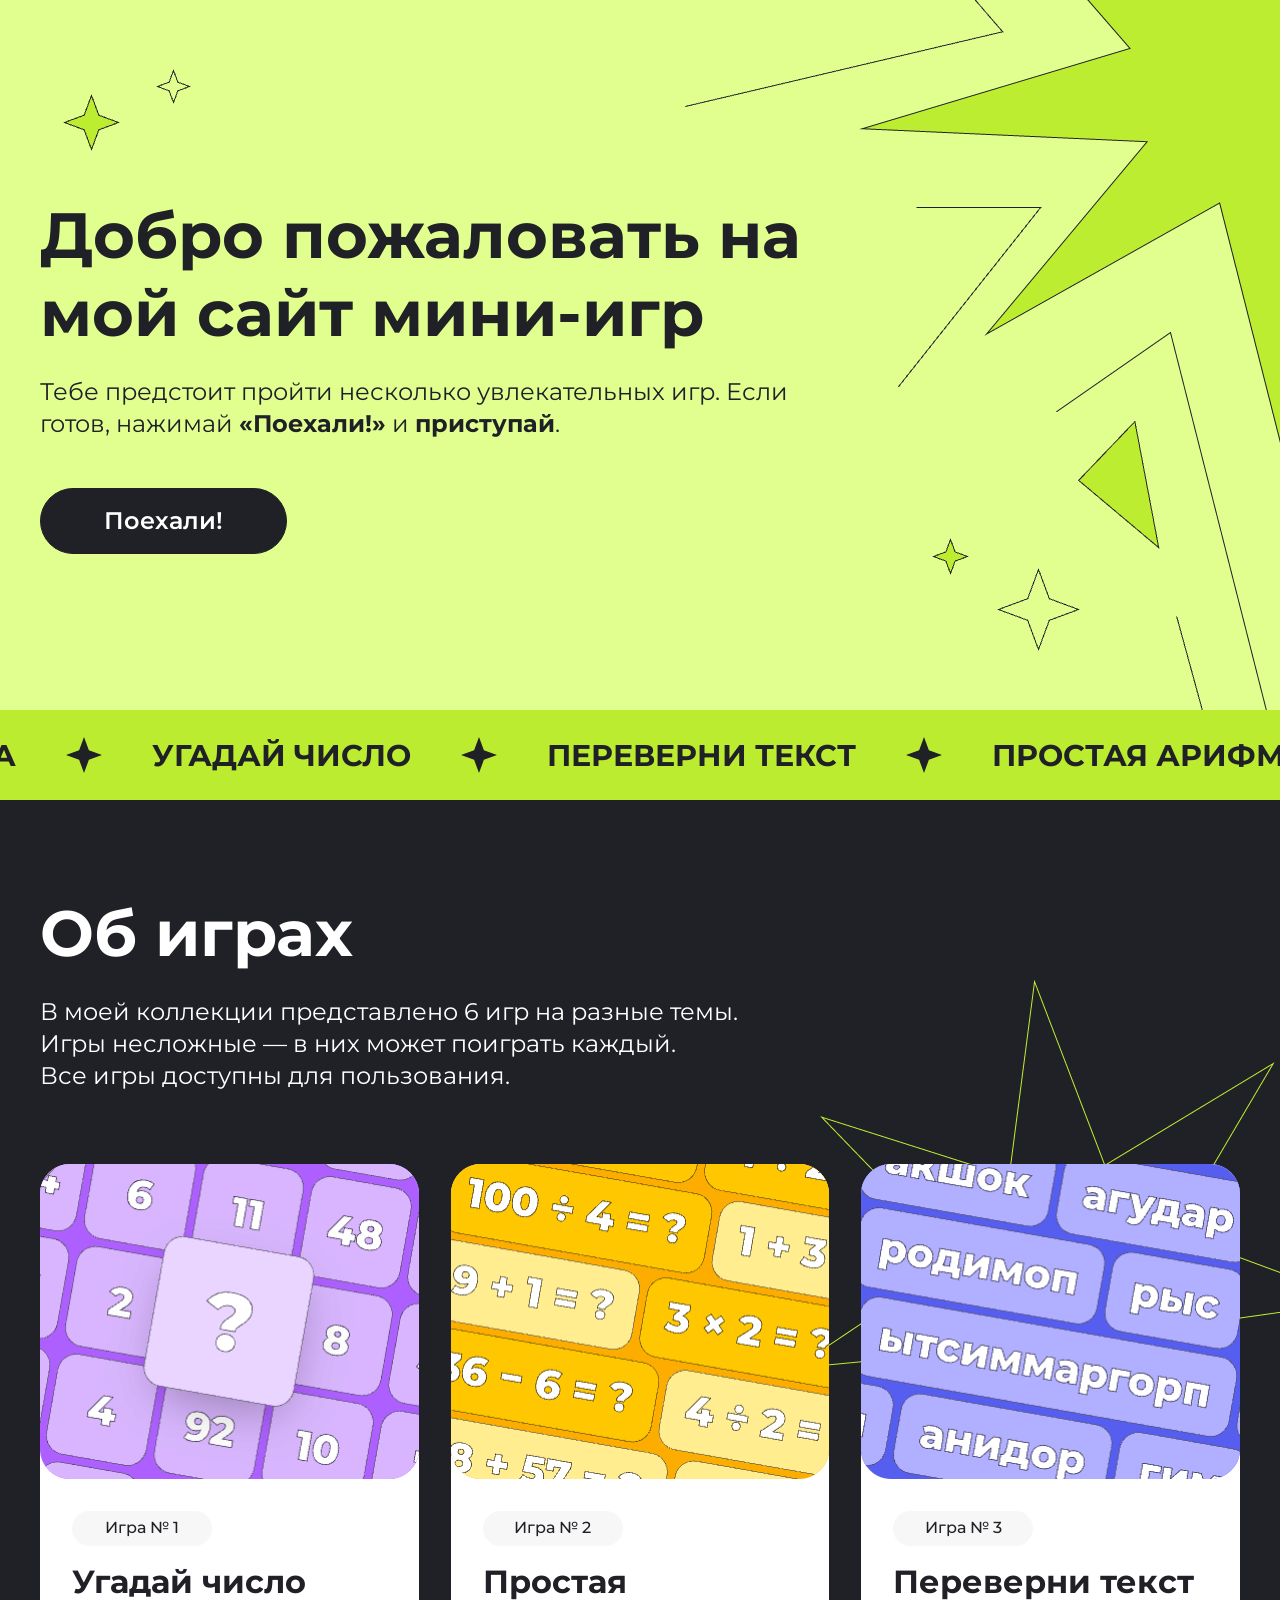
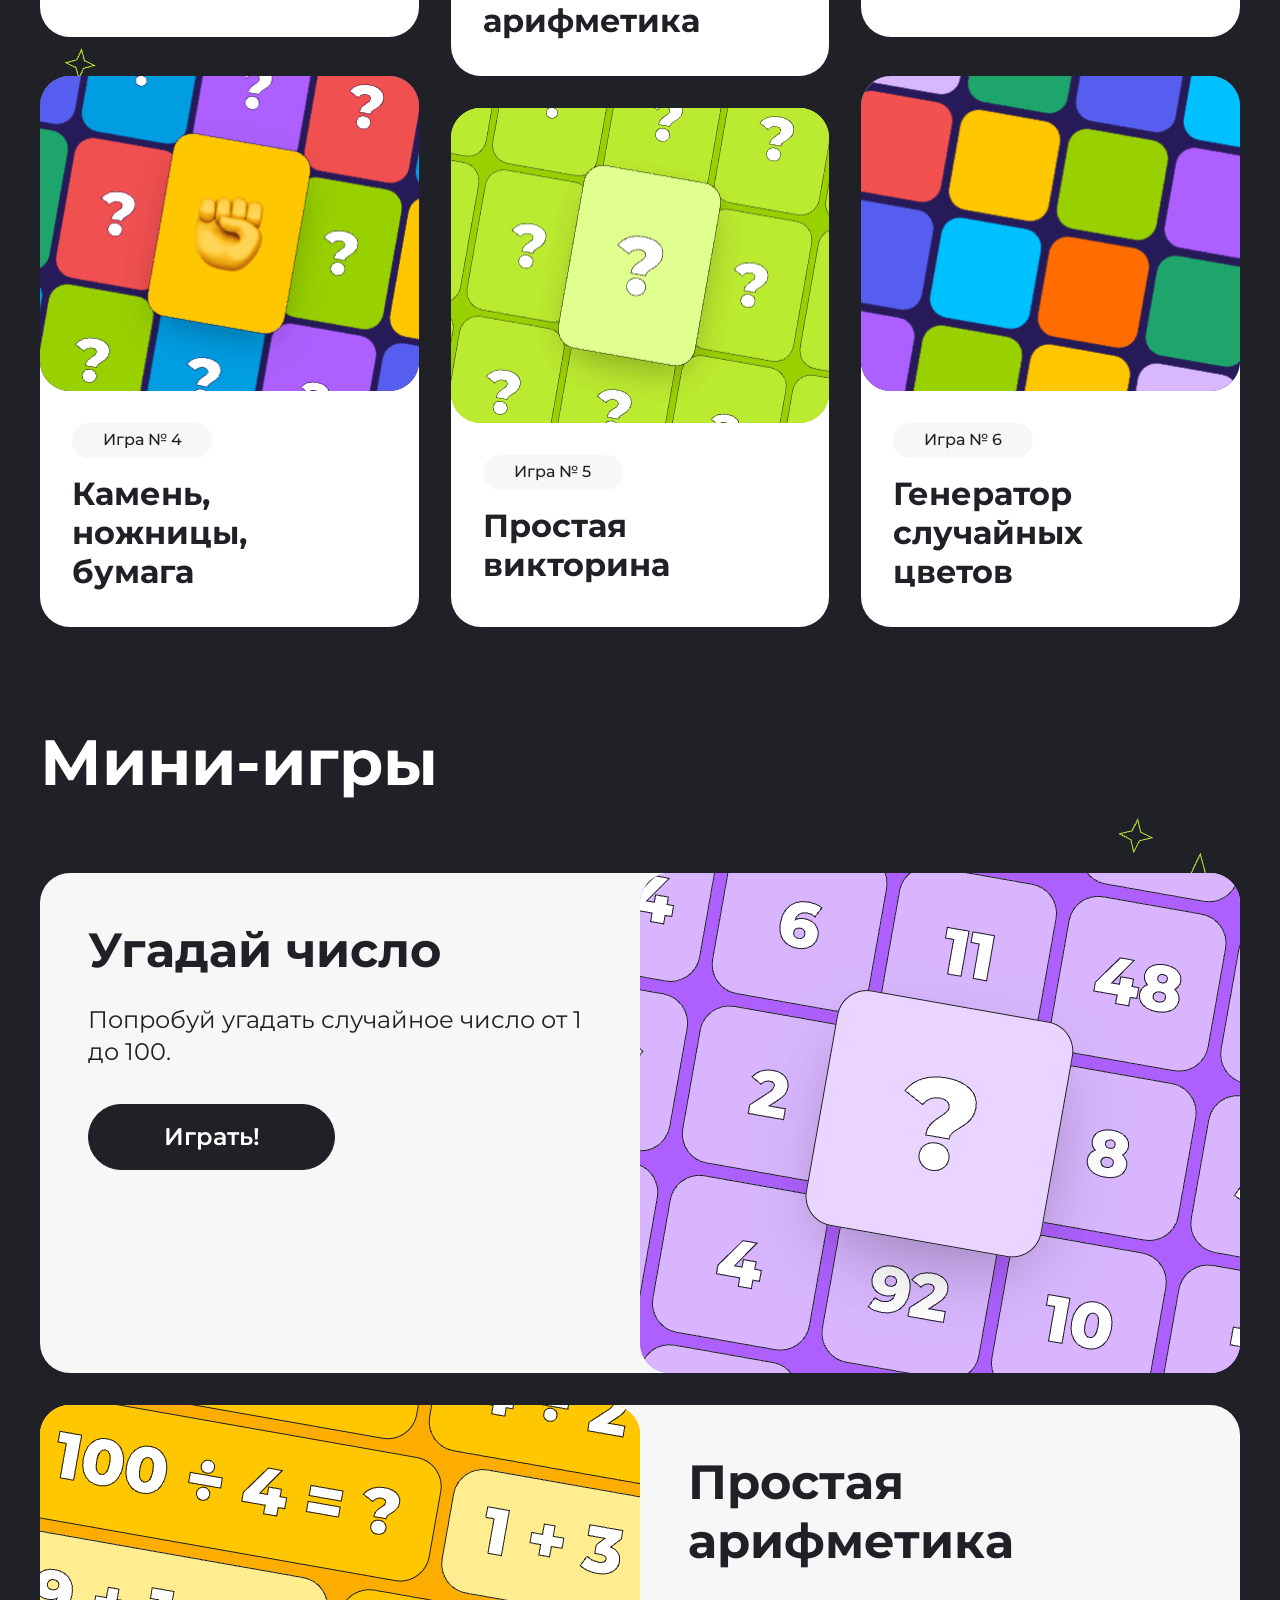
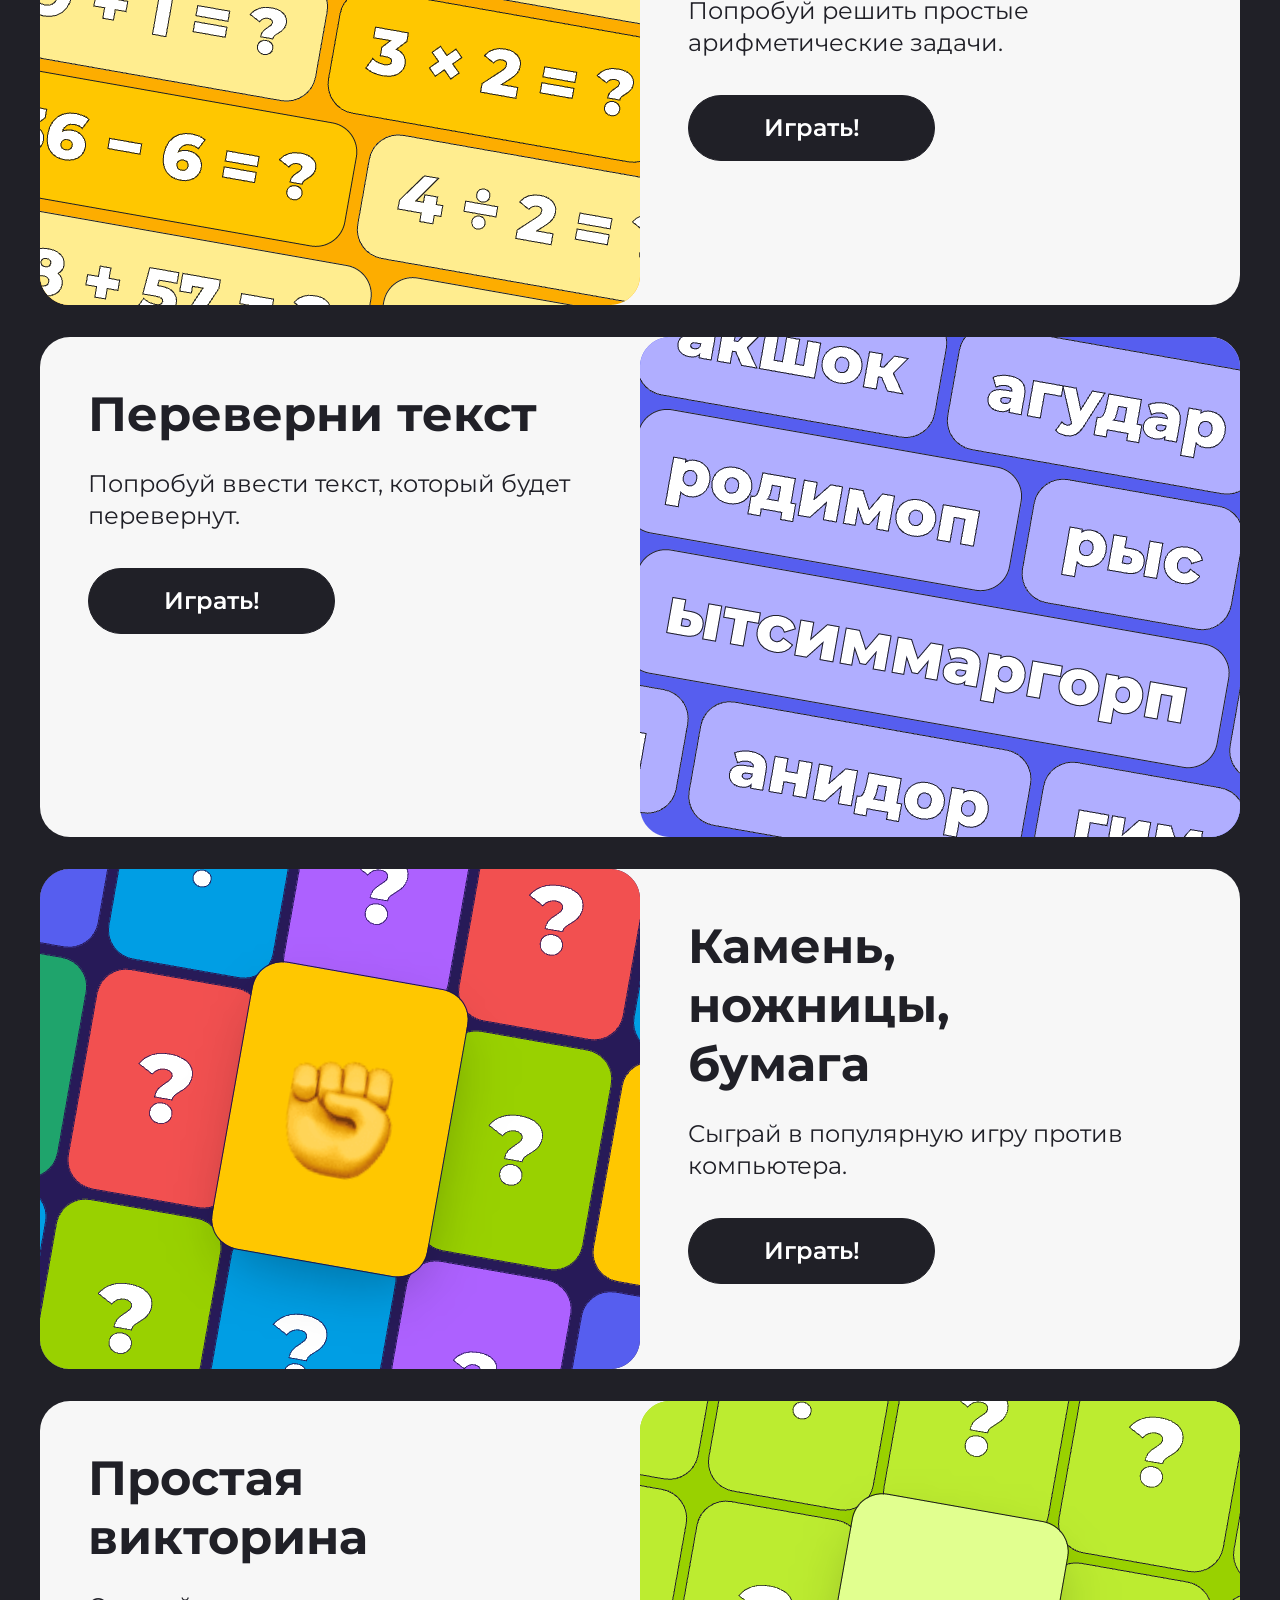
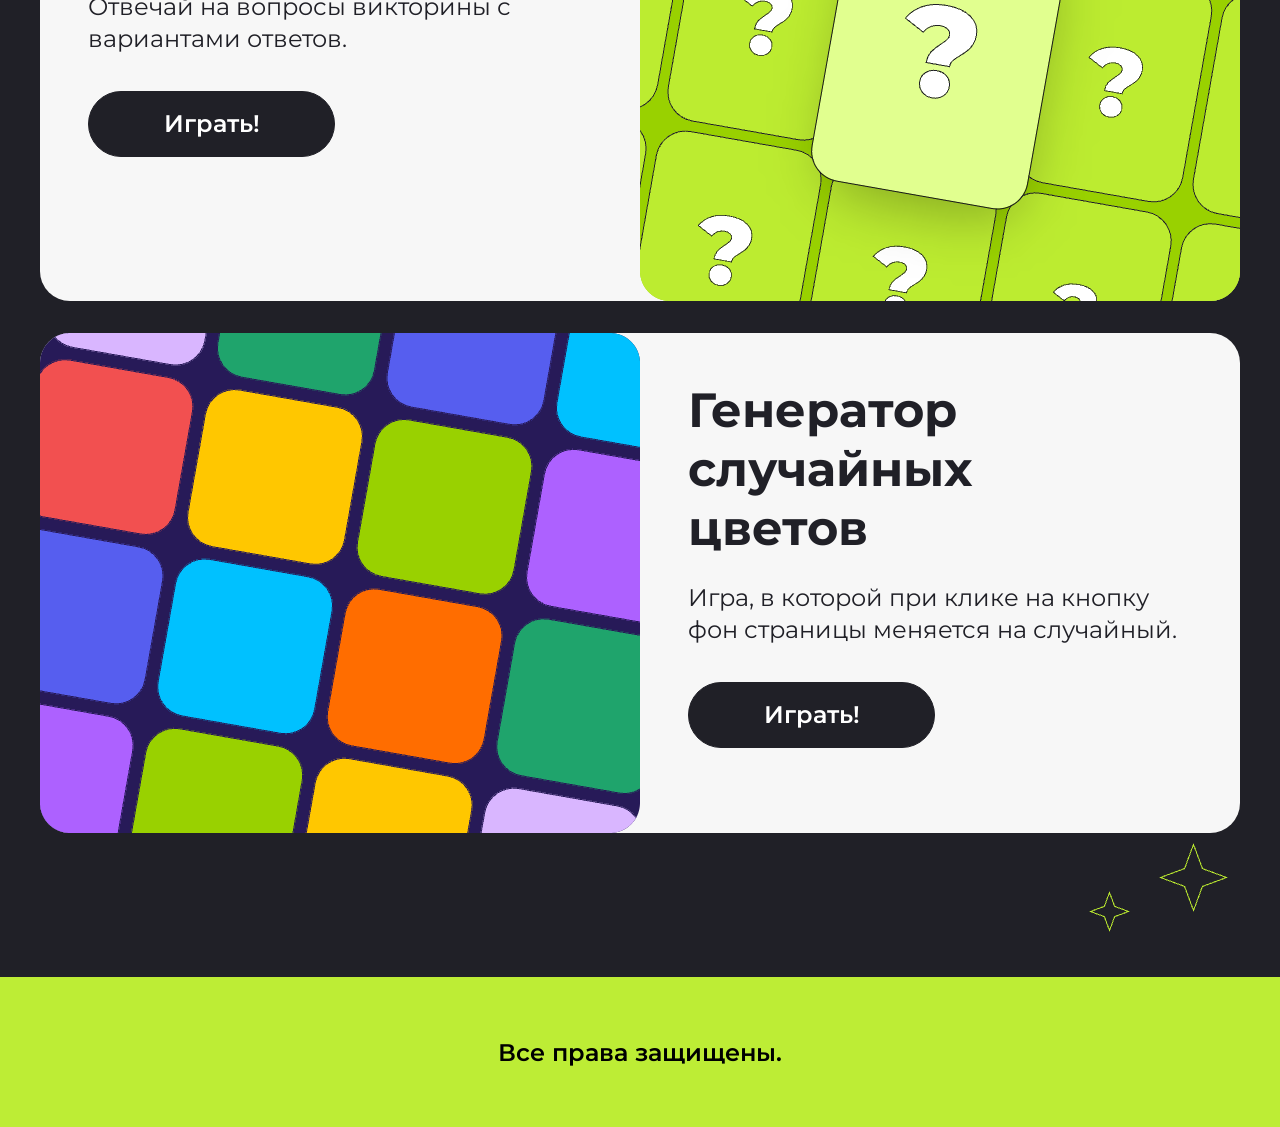
==== commit c0ab4a02: "fix course work" ====
--- a/index.html
+++ b/index.html
@@ -52,14 +52,14 @@
             </svg>
         </div>                
     </div>
-    <div class="catalog center">
-        <h1 class="catalog__title">Об играх <a name="games_catalog_yakor"></a></h1>
+    <section class="catalog center">
+        <h2 class="catalog__title">Об играх <a name="games_catalog_yakor"></a></h2>
         <div class="catalog__desc">
             <p>В моей коллекции представлено 6 игр на разные темы.</p>
             <p>Игры несложные — в них может поиграть каждый.</p>
             <p>Все игры доступны для пользования.</p>
         </div>
-        <section class="catalog__games">
+        <div class="catalog__games">
             <article class="catalog__game catalog__game_bottom-line" onclick="location.href='#game__guess_number_yakor'">           
                 <img class="catalog__game-img" src="img/guess_number.png" alt="guess_number">
                 <div class="catalog__game-desc">
@@ -103,16 +103,16 @@
                     <p class="catalog__game-title">Генератор случайных цветов</p>
                 </div>
             </article>
-        </section>
-    </div>
-    <div class="games center">
-        <h1 class="games__title">Мини-игры <a name="mini-games_yakor"></a></h1>
-        <section class="games__box">
+        </div>
+    </section>
+    <section class="games center">
+        <h3 class="games__title">Мини-игры <a name="mini-games_yakor"></a></h3>
+        <div class="games__box">
             <article class="games__game">
                 <div class="games__game-content">
                     <p class="games__game-title">Угадай число <a name="game__guess_number_yakor"></a></p>
                     <p class="games__game-desc">Попробуй угадать случайное число от 1 до 100.</p>
-                    <p><a class="games__game-btn" onclick="guess_number()">Играть!</a></p>
+                    <a class="games__game-btn" onclick="guess_number()">Играть!</a>
                 </div>
                 <img class="games__game-img" src="img/guess_number2.png" alt="guess_number">
             </article>
@@ -120,7 +120,7 @@
                 <div class="games__game-content">
                     <p class="games__game-title">Простая арифметика <a name="game__arifmetics_yakor"></a></p>
                     <p class="games__game-desc">Попробуй решить простые арифметические задачи.</p>
-                    <p><a class="games__game-btn" onclick="arifmetics()">Играть!</a></p>
+                    <a class="games__game-btn" onclick="arifmetics()">Играть!</a>
                 </div>
                 <img class="games__game-img" src="img/arifmetics2.png" alt="arifmetics">
             </article>
@@ -128,7 +128,7 @@
                 <div class="games__game-content">
                     <p class="games__game-title">Переверни текст <a name="game__turn_text_yakor"></a></p>
                     <p class="games__game-desc">Попробуй ввести текст, который будет перевернут.</p>
-                    <p><a class="games__game-btn" onclick="turn_text()">Играть!</a></p>
+                    <a class="games__game-btn" onclick="turn_text()">Играть!</a>
                 </div>
                 <img class="games__game-img" src="img/turn_text2.png" alt="turn_text">
             </article>
@@ -136,7 +136,7 @@
                 <div class="games__game-content"><a name="game__rock_paper_scissor_yakor"></a>
                     <p class="games__game-title">Камень,</br> ножницы,</br> бумага </p>
                     <p class="games__game-desc">Сыграй в популярную игру против компьютера.</p>
-                    <p><a class="games__game-btn" onclick="rock_paper_scissor()">Играть!</a></p>
+                    <a class="games__game-btn" onclick="rock_paper_scissor()">Играть!</a>
                 </div>
                 <img class="games__game-img" src="img/rock_paper_scissor2.png" alt="rock_paper_scissor">
             </article>
@@ -144,7 +144,7 @@
                 <div class="games__game-content"><a name="game__quiz_yakor"></a>
                     <p class="games__game-title">Простая викторина</p>
                     <p class="games__game-desc">Отвечай на вопросы викторины с вариантами ответов.</p>
-                    <p><a class="games__game-btn" onclick="quiz_game()">Играть!</a></p>
+                    <a class="games__game-btn" onclick="quiz_game()">Играть!</a>
                 </div>
                 <img class="games__game-img" src="img/quiz2.png" alt="quiz">
             </article>
@@ -152,7 +152,7 @@
                 <div class="games__game-content">
                     <p class="games__game-title">Генератор случайных </br>цветов <a name="game__random_color_yakor"></a></p>
                     <p class="games__game-desc">Игра, в которой при клике на кнопку фон страницы меняется на случайный.</p>
-                    <p><a class="games__game-btn" onclick="random_color()">Играть!</a></p>
+                    <a class="games__game-btn" onclick="random_color()">Играть!</a>
                 </div>
                 <img class="games__game-img" src="img/random_color2.png" alt="random_color">
             </article>
--- a/index_style.css
+++ b/index_style.css
@@ -132,7 +132,6 @@
   display: grid;
   grid-template-columns: repeat(12, 1fr);
   justify-items: center;
-  align-items: end;
   gap: 0px 32px;
 }
 .catalog__game {
@@ -210,7 +209,7 @@
 }
 .games__game {
   width: 100%;
-  height: 100%;
+  height: 500px;
   border-radius: 30px;
   background-color: rgb(247, 247, 247);
   display: flex;
@@ -273,6 +272,9 @@
 .games__game_flip {
   flex-direction: row-reverse;
 }
+.games__game-img {
+  min-width: 50%;
+}
 
 .footer {
   height: 150px;
@@ -293,12 +295,19 @@
   padding-right: calc(50% - 600px);
 }
 
-@media (max-width: 768px) {
+@media (max-width: 1024px) {
+  .catalog__game-title {
+    font-size: 28px;
+  }
   .games__game-img {
-    width: 45%;
-  }
-}
-@media (max-width: 425px) {
+    min-width: 40%;
+  }
+  .center {
+    padding-left: 24px;
+    padding-right: 24px;
+  }
+}
+@media (max-width: 767px) {
   .header {
     padding-top: 147px;
     grid-template-columns: repeat(4, 1fr);
@@ -379,7 +388,7 @@
   }
   .games__game-btn {
     height: 55px;
-    width: 285px;
+    min-width: 100%;
     font-size: 16px;
   }
   .games__game-img {
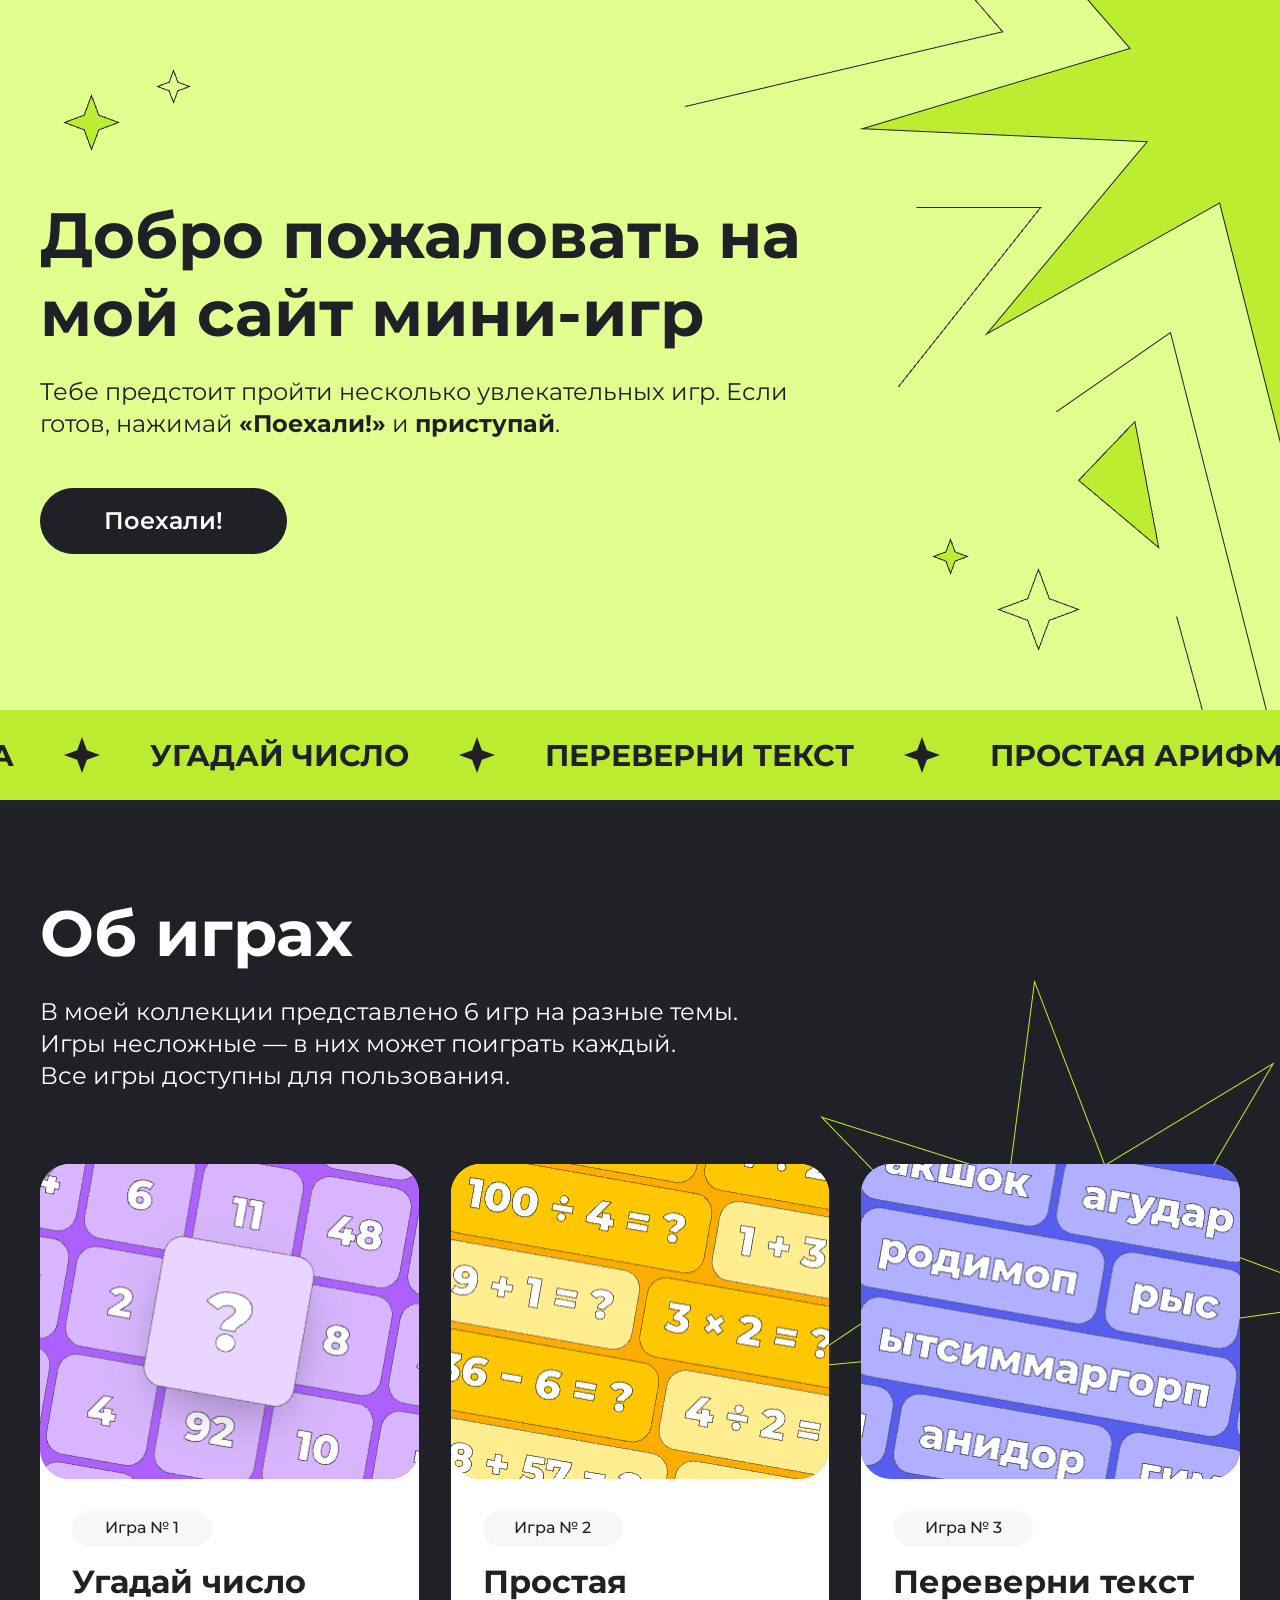
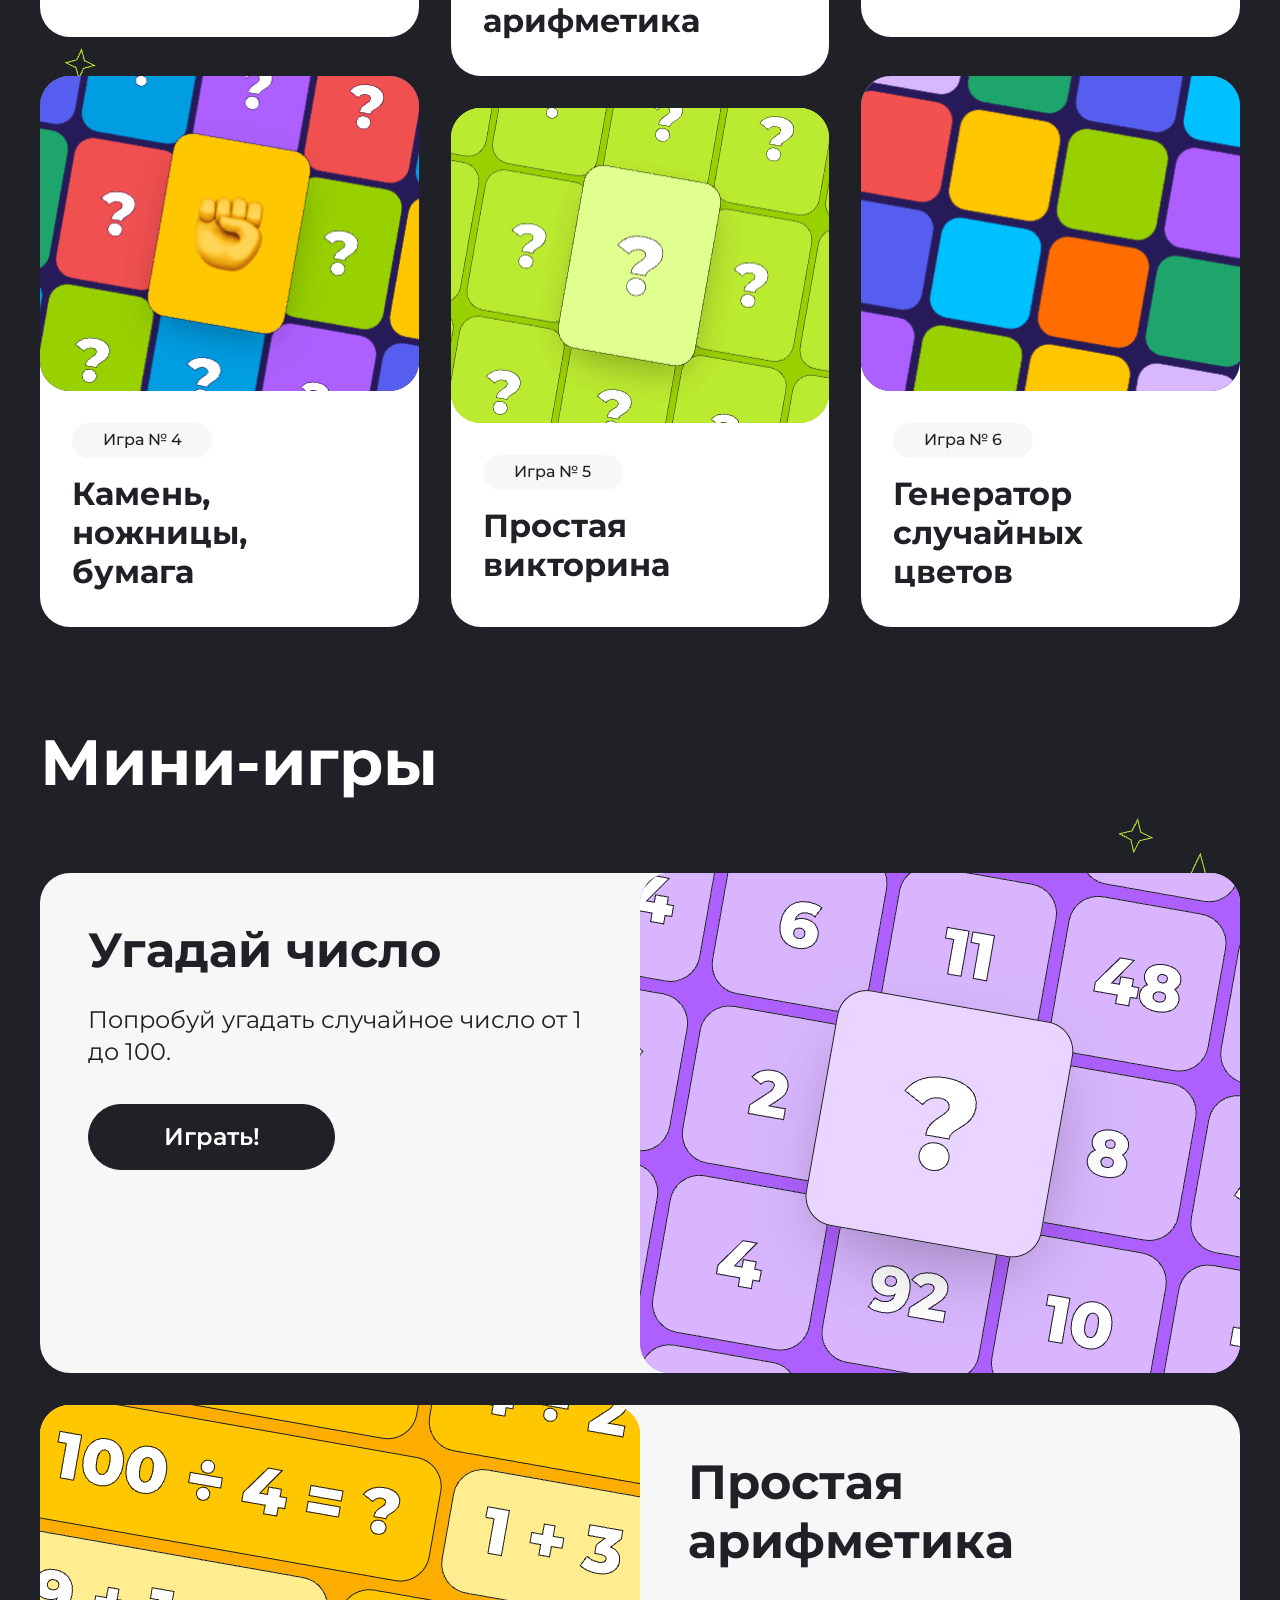
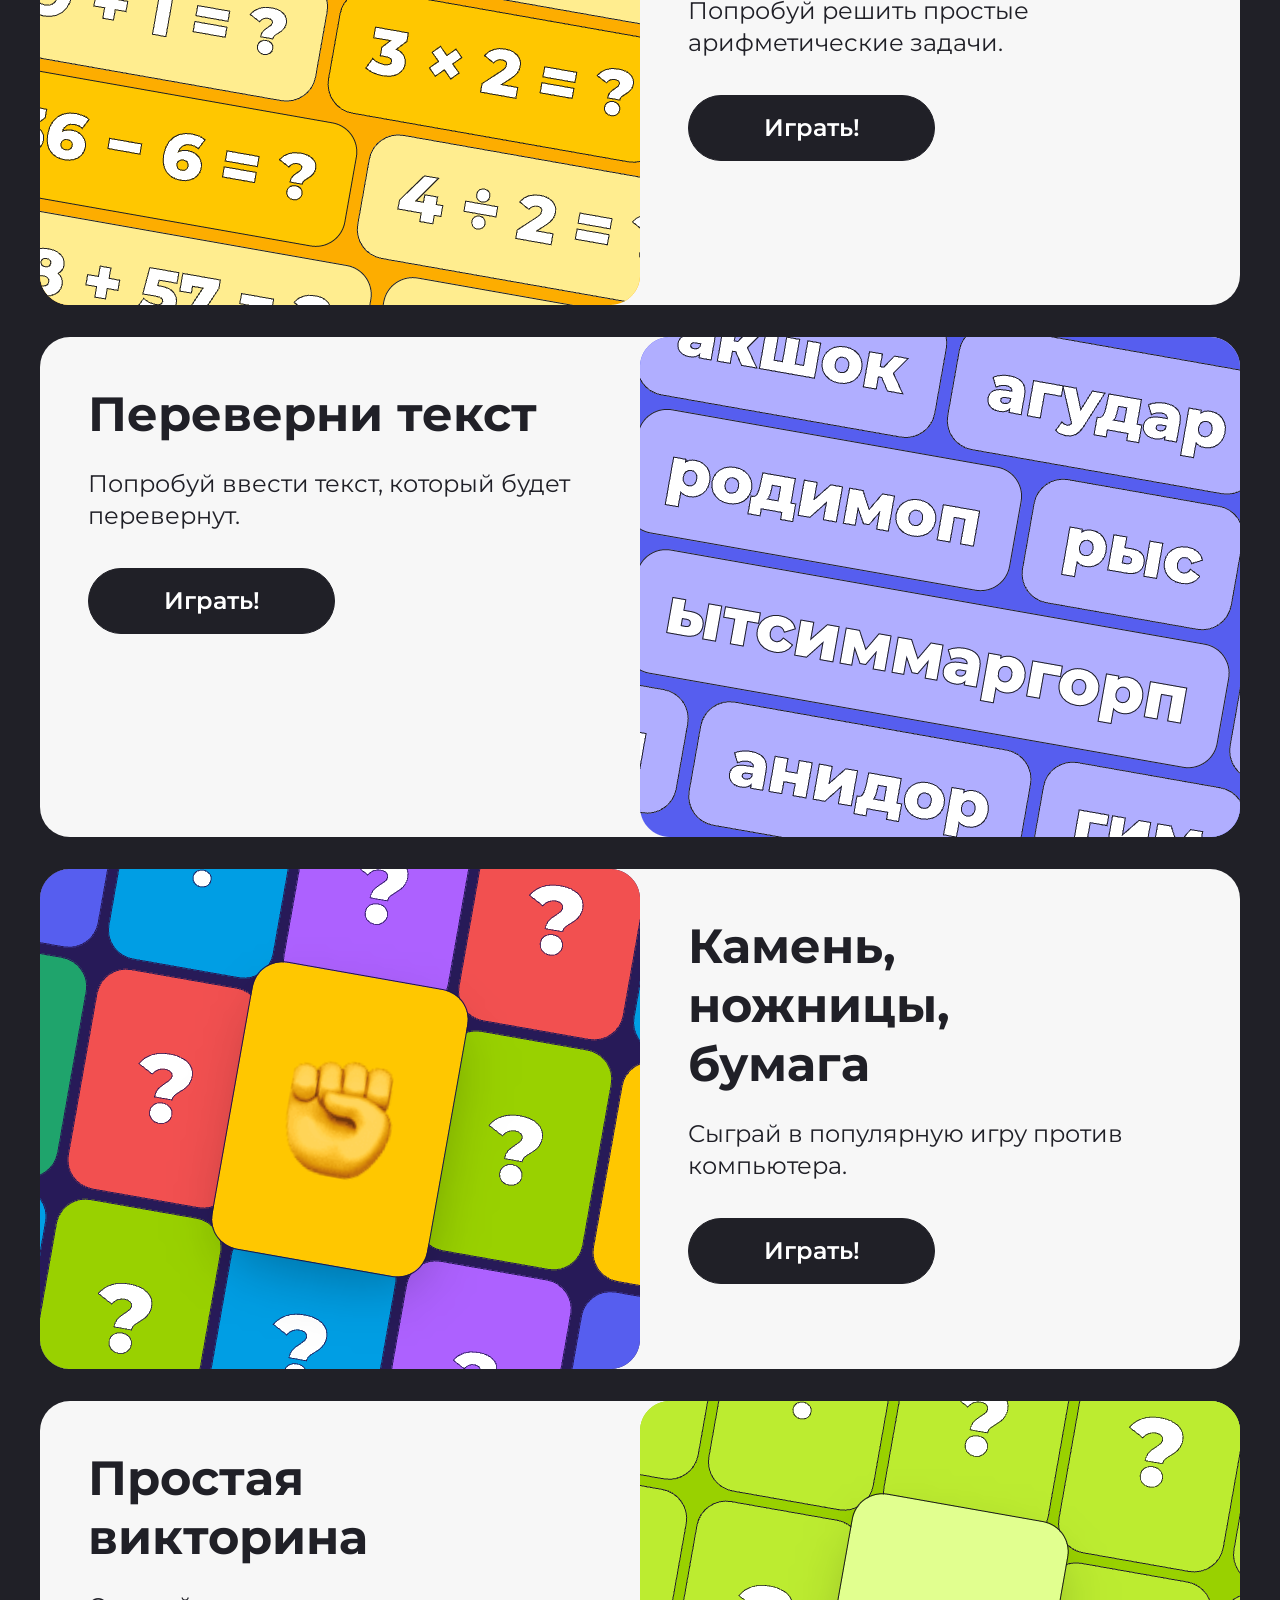
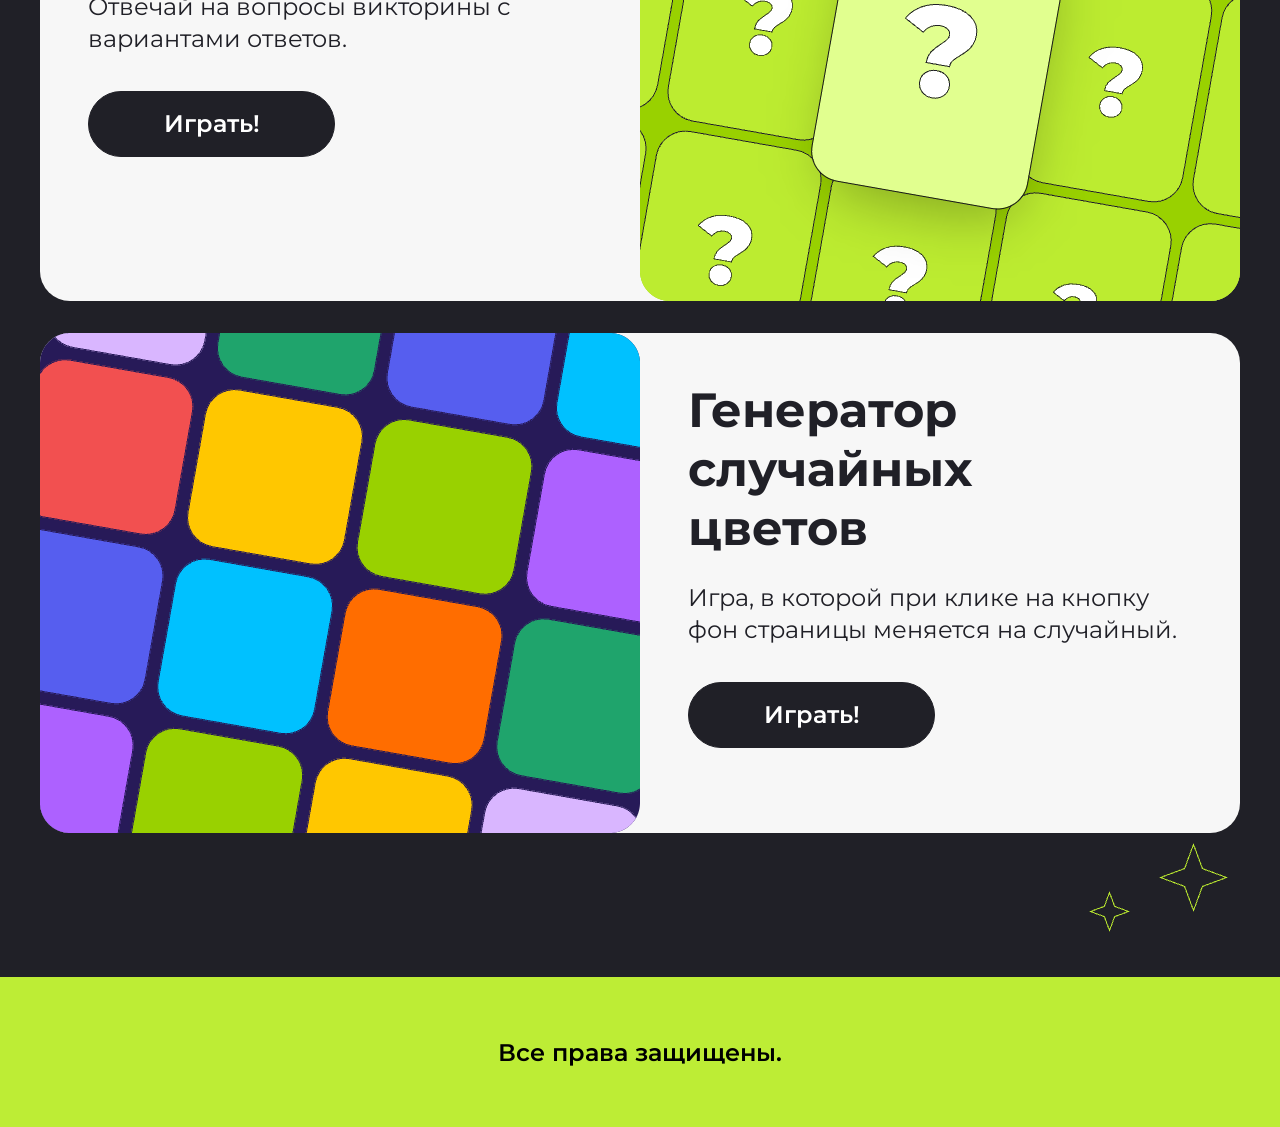
==== commit 8b50bdf2: "Code fix" ====
--- a/index.html
+++ b/index.html
@@ -8,6 +8,7 @@
     <link rel="preconnect" href="https://fonts.gstatic.com" crossorigin>
     <link href="https://fonts.googleapis.com/css2?family=Montserrat:ital,wght@0,100..900;1,100..900&display=swap" rel="stylesheet">
     <link rel="stylesheet" href="index_style.css">
+    <script src="./games.JS"></script>
 </head>
 <body>
     <header class="header center">
@@ -160,172 +161,30 @@
     </div>
     <footer class="footer">Все права защищены.</footer>
     <script>
-        const quiz = [
-           {
-               question: "Какого цвета небо?",
-               options: ["1. Красный", "2. Синий", "3. Зеленый"],
-               correctAnswer: 2
-           },
-           {
-               question: "Сколько дней в неделе?",
-               options: ["1. Шесть", "2. Семь", "3. Восемь"],
-               correctAnswer: 2
-           },
-           {
-               question: "Сколько у человека пальцев на одной руке?",
-               options: ["1. Четыре", "2. Пять", "3. Шесть"],
-               correctAnswer: 2
-           },
-           {
-               question: "Сколько месяцев в году?",
-               options: ["1. 12", "2. 11", "3. 10"],
-               correctAnswer: 1
-           }
-       ];
+    const initSlider = () => {
+        const slider = document.querySelector(".stripe");
 
-        const initSlider = () => {
-            const slider = document.querySelector(".stripe");
+        const wrapper = document.querySelector(".stripe-track");
 
-            const wrapper = document.querySelector(".stripe-track");
+        wrapper.innerHTML += wrapper.innerHTML;
 
-            wrapper.innerHTML += wrapper.innerHTML;
+        let position = 0;
 
-            let position = 0;
+        function animate() {
+            position -= 2;
 
-            function animate() {
-                position -= 2;
-
-                if (Math.abs(position) >= wrapper.scrollWidth / 2) {
-                position = 0;
-                }
-
-                wrapper.style.transform = `translateX(${position}px)`;
-                requestAnimationFrame(animate);
+            if (Math.abs(position) >= wrapper.scrollWidth / 2) {
+            position = 0;
             }
 
-            animate();
+            wrapper.style.transform = `translateX(${position}px)`;
+            requestAnimationFrame(animate);
         }
 
-        initSlider();
+        animate();
+    }
 
-
-        function random_num(min, max) {
-            return Math.floor(Math.random() * (max - min + 1)) + min;
-        }
-        
-        function guess_number() {
-            let answer = Math.floor(Math.random() * (100 - 1 + 1)) + 1
-            let user_num = prompt("Напишите любое число")
-            while (true) {
-                if (user_num < answer) {
-                    user_num = prompt("Ваше число меньше ответа")
-                } else if (user_num > answer) {
-                    user_num = prompt("Ваше число больше ответа")
-                } else if (user_num == answer) {
-                    alert("Поздравляю вы выйграли!")
-                    break
-                }
-            }
-        }
-
-        function arifmetics() {
-            let num1 = random_num(1,30)
-            let num2 = random_num(1,30)
-            let task = random_num(1,4) // 1 - сложение, 2 - вычитание, 3 - умножение, 4 - деление
-            let answer
-
-            if (task == 1) {
-                answer = num1 + num2
-            }
-            if (task == 2) {
-                answer = num1 - num2
-            }
-            if (task == 3) {
-                answer = num1 * num2
-            }
-            if (task == 4) {
-                while (true) {
-                    if (num1 % num2 == 0){
-                        answer = num1 / num2
-                        break
-                    } else {
-                        num1 = random_num(1,30)
-                        num2 = random_num(1,30)
-                        continue
-                    }
-                }
-            }
-            const symbols = {
-                1: "+",
-                2: "-",
-                3: "*",
-                4: "/"
-            }
-
-            let user_answer = prompt(`Напиши ответ на эту задачу: ${num1} ${symbols[task]} ${num2}`)
-
-            if (parseInt(user_answer) == answer) {
-                alert("Молодец! Ответ верный")
-            } else {
-                alert(`Ответ не верный. Правильный ответ: ${answer}`)
-            }
-        }
-
-        function turn_text() {
-            let user_word = prompt(`Напиши любой текст и я его переверну`)
-            alert(`Твой перевёрнутый текст ${user_word.split('').reverse().join('')}`)
-        }
-
-        function quiz_game() {
-            let question_num = 1;
-            let correct_count = 0;
-            alert(`Тебе нужно будет ответить на несколько вопросов`);
-            quiz.forEach(question_index => {
-                let user_answer = prompt(`${question_num} вопрос: ${question_index.question}
-Варианты ответа ${question_index.options} (Введите порядковый номер ответа)`);
-                if (user_answer == question_index.correctAnswer) {
-                    alert("Правильно");
-                    correct_count++;
-                } else {
-                    alert("Неправильно");
-                }
-            });
-            alert(`Квиз окончен. Ваш результат ${correct_count} из ${quiz.length}`)
-        }
-
-        function rock_paper_scissor() {
-            const vars = ["камень", "ножницы", "бумага"]
-            let user_var = prompt("Выбирай! Камень, ножницы или бумага?")
-            let computer_var = vars[random_num(1,3) - 1]
-            
-            if (user_var.toLowerCase() == computer_var) {
-                alert(`У меня ${computer_var}. Ничья`)
-            } else if ((user_var.toLowerCase() == "камень") && (computer_var == "ножницы")) {
-                alert(`У меня ${computer_var}. Ты выйграл`)
-            } else if ((user_var.toLowerCase() == "камень") && (computer_var == "бумага")) {
-                alert(`У меня ${computer_var}. Ты проиграл`)
-            } else if ((user_var.toLowerCase() == "бумага") && (computer_var == "ножницы")) {
-                alert(`У меня ${computer_var}. Ты проиграл`)
-            } else if ((user_var.toLowerCase() == "бумага") && (computer_var == "камень")) {
-                alert(`У меня ${computer_var}. Ты выйграл`)
-            } else if ((user_var.toLowerCase() == "ножницы") && (computer_var == "камень")) {
-                alert(`У меня ${computer_var}. Ты проиграл`)
-            } else if ((user_var.toLowerCase() == "ножницы") && (computer_var == "бумага")) {
-                alert(`У меня ${computer_var}. Ты выйграл`)
-            } else {
-                alert('Напиши камень, ножницы или бумага')
-            }
-        }
-
-        function random_color() {
-            const background_catalog = document.querySelector(".catalog")
-            const background_games = document.querySelector(".games")
-            let red_color = random_num(0,255)
-            let green_color = random_num(0,255)
-            let blue_color =  random_num(0,255)
-            background_catalog.style.backgroundColor = `rgb(${red_color}, ${green_color}, ${blue_color})`
-            background_games.style.backgroundColor = `rgb(${red_color}, ${green_color}, ${blue_color})`
-        }
+    initSlider();
     </script>
 </body>
 </html>
